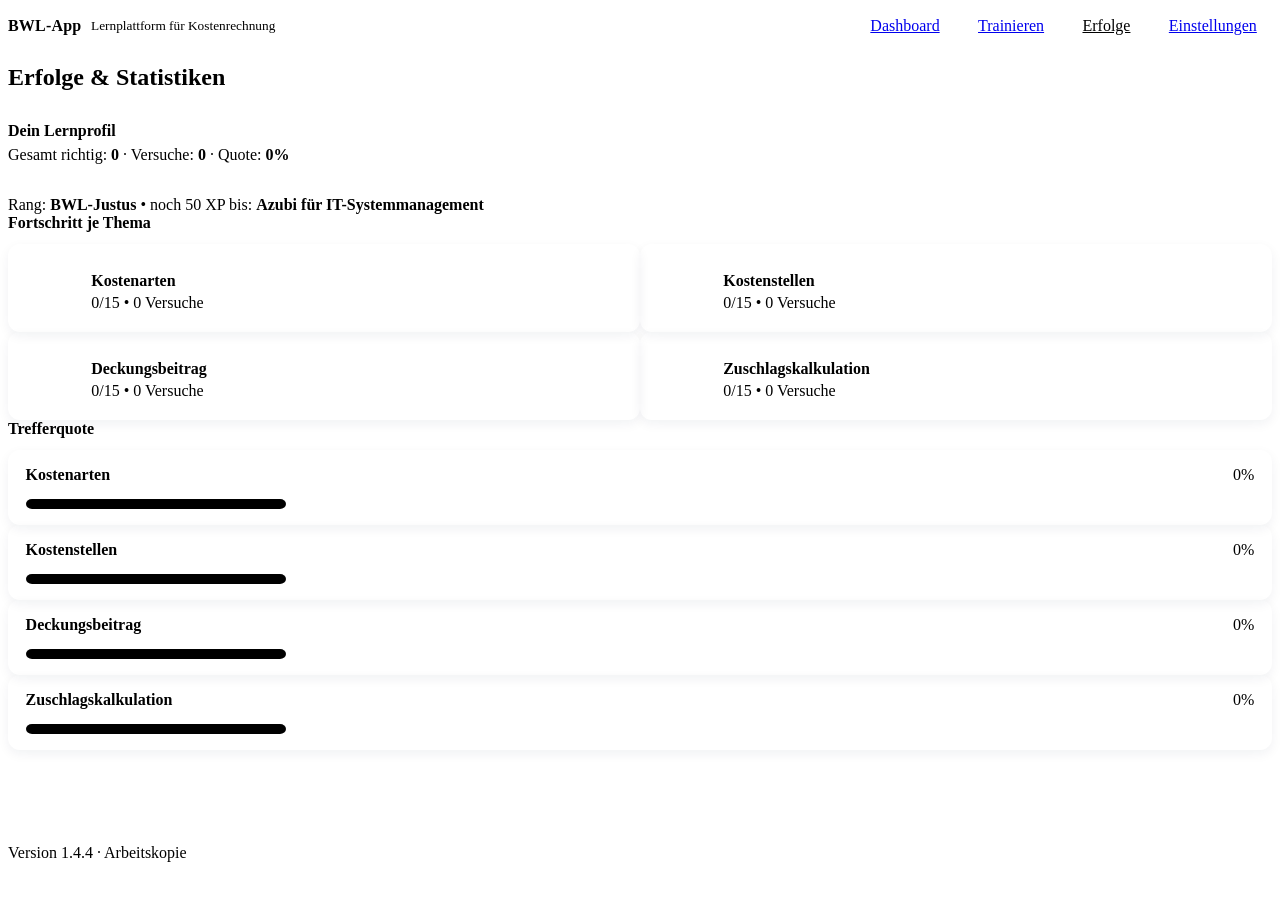
==== achievements.html @ d72f7c81 "Integrate BWL source improvements with portable repository documentation" ====
<!doctype html>
<html lang="de">
<head>
  <meta charset="utf-8">
  <meta name="viewport" content="width=device-width, initial-scale=1">
  <meta name="color-scheme" content="light dark">
  <title>BWL-App</title>
  <link rel="stylesheet" href="css/style.base.css">
  <link rel="stylesheet" href="css/style.layout.css">
  <link rel="stylesheet" href="css/style.components.css">
  <link rel="stylesheet" href="css/style.accessibility.css">
  <link rel="stylesheet" href="css/style.animations.css">
  <link rel="stylesheet" href="css/style.dashboard.css"><!-- optional je Seite -->
</head>
<body data-page="achievements">
  <header class="app">
    <div class="container">
      <div class="brand">
        <strong class="brand-title">BWL-App</strong>
        <small class="muted brand-sub">Lernplattform für Kostenrechnung</small>
      </div>
      <nav aria-label="Hauptnavigation">
        <ul class="nav">
          <li><a class="nav-link" href="dashboard.html">Dashboard</a></li>
          <li><a class="nav-link" href="train.html">Trainieren</a></li>
          <li><a class="nav-link" href="achievements.html">Erfolge</a></li>
          <li><a class="nav-link" href="settings.html">Einstellungen</a></li>
        </ul>
      </nav>
    </div>
  </header>

  <main class="container no-page-scroll">
    <section class="card card-fit">
      <h2>Erfolge & Statistiken</h2>

      <div id="achievements-graphs"></div>
    </section>
  </main>

  <footer class="footer">
    <div class="container">
      <p class="muted version-text">Version <span id="app-version">–</span></p>
    </div>
  </footer>

  <script defer src="js/topics.js"></script>
  <script defer src="js/progress.js"></script>
  <script defer src="js/app-shell.js"></script>
  <script defer src="js/quickstart.js"></script>
  <script defer src="js/app.js"></script>
</body>
</html>
---- css/style.layout.css ----
/* ==== LAYOUT: Container, Header, Nav, Grids, Seiten ===================== */

.container{ max-width:1280px; margin:0 auto; padding: calc(var(--space) * 1.25); }
main.container{ padding-top: var(--space-xl); padding-bottom: var(--space-xl); }

.app{ position:sticky; top:0; z-index:40; background:var(--surface); border-bottom:1px solid var(--line); }
.app .container{ display:flex; align-items:center; justify-content:space-between; gap:var(--space); flex-wrap:wrap; }
.brand{ display:flex; align-items:center; gap:.6rem; }
.brand strong{ font-weight:800; letter-spacing:.2px; }

/* Navigation */
.nav{ list-style:none; display:flex; gap:.5rem; padding:0; margin:0; flex-wrap:wrap; }
.nav-btn{
  appearance:none; cursor:pointer; font-weight:800;
  font-size: var(--fs-16);
  border:1px solid var(--line); background:var(--surface); color:var(--ink);
  padding:.55rem .95rem;
  transition: background .15s, box-shadow .18s, transform .06s, border-color .2s;
}
.nav-btn:hover{ background: var(--brand-soft); }
.nav-btn:active{ transform: translateY(1px); }
.nav-btn[aria-current="page"]{ background:var(--brand); color:var(--brand-ink); border-color:transparent; box-shadow:var(--shadow-sm); }

/* Grids & Cards Rahmen */
.grid{ display:grid; grid-template-columns: repeat(12, 1fr); gap: calc(var(--space-lg) * 1.35); }
.grid > *{ grid-column: span 12; }
@media (min-width: 900px){ .grid > *{ grid-column: span 6; } }

.card{
  grid-column: span 12;
  background:var(--surface);
  border:1px solid var(--line);
  border-radius: calc(var(--radius) + 2px);
  padding: calc(var(--space-xl) * 1.05);
  --space-inner: 1rem;
  box-shadow: var(--shadow);
  transition: transform .22s, box-shadow .3s;
}
.card:hover{ transform:none; box-shadow: var(--shadow); }
.card h3{ font-size: var(--fs-20); font-weight:600; margin:0 0 .35rem 0; }
.card .subtle, .card p.subtle{ color:var(--muted); font-size: var(--fs-16); margin:0 0 1rem 0; }
.card > * + *{ margin-top: var(--space-inner); }

/* Dashboard spacing */
.grid.spaced{ gap: calc(var(--space-lg) * 1.6); }
.grid.spaced.two-col{ grid-template-columns: repeat(2, minmax(0,1fr)); }
.grid.spaced.one-col{ grid-template-columns: 1fr; }

/* --- Training Layout ----------------------------------------------------- */
/* Donut & Bars helpers (CSP-safe templates) */
.donut-row{ display:grid; grid-template-columns:auto 1fr; gap:.6rem; align-items:center; }
.donut-wrap{ display:flex; align-items:center; justify-content:center; }
.donut-info{ display:grid; gap:.25rem; }
.title-strong{ font-weight:800; }
.bar-card{ display:grid; gap:.4rem; }
.bar-head{ display:flex; justify-content:space-between; align-items:center; }

.train-layout{
  display:grid;
  grid-template-columns:minmax(0,1fr) minmax(280px,340px);
  gap: calc(var(--space-lg) * 1.15);
  align-items:start;
}
@media (max-width:1024px){
  .train-layout{ grid-template-columns:1fr; }
  .sidebar{ order:-1; }
}
.sidebar{
  display:grid; gap:var(--space); align-content:start;
  background:transparent; border:0; box-shadow:none; padding:0;
}
/* Seite selbst nicht scrollen */
.no-page-scroll {
  min-height: calc(100vh - var(--header-h, 64px) - var(--footer-h, 52px));
  display: grid;
}

/* Karte füllt die Höhe, Inhalt scrollt intern */
.card-fit {
  display: grid;
  grid-template-rows: auto 1fr;
  min-height: calc(100vh - var(--header-h, 64px) - var(--footer-h, 52px) - 2rem);
}

.slim-scroll {
  overflow: auto;
  max-height: 40vh; /* bei Bedarf je Karte anpassen */
}

/* Train-Layout: Sidebar fix, Task scrollt intern */
.task-area .task-slot { overflow: auto; max-height: 50vh; }
.sidebar .mini-card.slim-scroll { max-height: 50vh; }

/* --- Fix: Task area sometimes not visible ------------------------------ */
/* Ensure the training card lays out a header (controls) and a content slot */
.task-area{ 
  display:grid; 
  grid-template-rows:auto 1fr; 
  gap: var(--space);
}

/* The slot that receives the generated exercise must have height */
.task-area .task-slot{
  display:block;
  min-height: 320px;              /* guarantees visible area */
  padding: .25rem 0;              /* breathing room without breaking layout */
  overflow:auto;                  /* scroll inside, not the page */
}

/* If engine hasn’t mounted content yet, show a subtle placeholder */
.task-area .task-slot:empty::before{
  content: "Keine Aufgabe verfügbar – wähle ein Thema und klicke Start.";
  color: var(--muted);
  font-size: var(--fs-16);
}

/* Prevent parent containers from collapsing in the train view */
.train-layout .card-fit{ 
  grid-template-rows:auto 1fr; 
  min-height: calc(100vh - var(--header-h, 64px) - var(--footer-h, 52px) - 2rem);
}

/* Slightly larger internal scroll height so long tasks fit */
.task-area .task-slot.slim-scroll{ max-height: 60vh; }
/* Integration: header, task, controls, calculator within the existing train layout. */
.task-area { grid-template-rows: auto minmax(320px, 1fr) auto auto; min-width: 0; }
.task-controls { flex-wrap: wrap; }
.grid.spaced > * { grid-column: auto; }
@media (max-width: 640px) { .grid.spaced.two-col { grid-template-columns: 1fr; } }
---- css/style.components.css ----
/* ==== COMPONENTS: Cards, Buttons, Forms, Tiles, Calc, Progress, Tooltips */

.card h2 + p, .card h3 + p{ margin-top:.35rem; }

/* Buttons */
.btn{
  appearance:none; cursor:pointer; font-weight:800; font-size: var(--fs-16);
  border:1px solid var(--line); background:var(--surface); color:var(--ink);
  border-radius:12px; padding:.75rem 1.1rem;
  transition: transform .06s, box-shadow .18s, background-color .12s, border-color .12s;
}
.btn.ghost{ background: transparent; color: var(--brand); border-color: var(--brand); }
.btn.ghost:hover{ background: var(--brand-soft); }
.btn.primary{ background:var(--brand); color:var(--brand-ink); border-color:transparent; box-shadow: var(--shadow-sm); }
.btn:hover{ box-shadow: 0 6px 16px rgba(10,37,64,.10); }
.btn-sm{ padding:.55rem .8rem; font-size:var(--fs-14); }
.btn-lg{ padding:.9rem 1.25rem; font-size:var(--fs-18); }
.btn.btn-xs{ padding:.35rem .6rem; font-size:12px; border-radius:8px; }
.btn.ghost.btn-xs{ color:var(--muted); border-color: var(--line); }
/* Toggle-sized button */
.btn.toggle{ padding:.3rem .55rem; font-size:12px; border-radius:999px; }
.btn:disabled, .btn[disabled]{ opacity:.55; cursor:not-allowed; filter:grayscale(.1); box-shadow:none; }

/* Active tab indication via aria-current */
nav [aria-current="page"],
.btn[aria-current="page"]{
  background: var(--brand-soft);
  border-color: color-mix(in oklab, var(--brand), white 35%);
  color: var(--brand);
}

/* Prüfen-Button reagiert auf Ergebnis (Animationen in style.animations.css) */
.btn.ok{
  background: color-mix(in oklab, var(--ok), white 18%);
  color: var(--brand-ink);
  border-color: transparent;
  box-shadow: 0 0 0 2px rgba(26,158,103,.18);
}
.btn.err{
  background: color-mix(in oklab, var(--err), white 14%);
  color: var(--brand-ink);
  border-color: transparent;
  box-shadow: 0 0 0 2px rgba(214,69,69,.18);
}

/* Actions-Reihen */
.card .actions, .task-controls{
  display:flex; gap:.6rem; align-items:center; margin-top:1rem;
}
.card .actions .btn.primary, .task-controls .btn.primary{ margin-left:auto; }

/* Formulare */
select, input{
  padding:.65rem .9rem; border-radius:10px; font-weight:700; font-size: var(--fs-16);
  border:1.5px solid var(--line-strong); background:var(--surface); color:var(--ink);
  transition: background-color .12s, border-color .12s, box-shadow .15s;
}
input.ok{ border-color: var(--ok) !important; background:#F3FCF7 !important; }
input.err{ border-color: var(--err) !important; background:#FFF2F1 !important; }

/* Dashboard CTA sizes */
#btn-quickstart, #btn-reco{ font-size: var(--fs-14); padding:.5rem .8rem; line-height: 1.2; }
#dashboard select{ font-size: var(--fs-14); padding:.45rem .7rem; }

/* Checklist */
.checklist{ list-style:none; padding:0; margin:0; display:grid; gap:.5rem; }
.checklist li{ margin:0; }
.checklist label{ display:flex; align-items:center; gap:.6rem; padding:.35rem .5rem; border:1px dashed var(--line); border-radius:10px; }
.checklist input[type="checkbox"]{ width:1.05rem; height:1.05rem; accent-color: var(--brand); }

/* Tiles */
.tile{
  display:flex; flex-direction:column; align-items:flex-start; gap:.25rem; cursor:pointer;
  padding:1.05rem 1.15rem; border:1px solid var(--line); border-radius:12px; background:var(--surface); box-shadow: var(--shadow-sm);
  transition: border-color .15s, background-color .15s, box-shadow .18s, transform .06s;
}
.tile .t{ font-weight:800; letter-spacing:.2px; }
.tile small{ font-size: var(--fs-14); color: var(--muted); }
.tile:hover{
  background: color-mix(in oklab, var(--brand-soft), white 60%);
  border-color: color-mix(in oklab, var(--brand), white 40%);
  box-shadow: var(--shadow);
}
.tile:active{ transform: translateY(1px); }
@media (min-width:1200px){ #topic-tiles > *{ grid-column: span 4; } }

/* Mini-Cards (Sidebar) */
.mini-card{
  background:var(--surface); border:1px solid var(--line); border-radius:12px;
  padding:1rem 1.1rem; box-shadow:0 4px 12px rgba(10,37,64,.06);
  transition: transform .18s, box-shadow .28s;
}
.mini-card > * + *{ margin-top:.55rem; }
.mini-card:hover{ transform: translateY(-1px); box-shadow: var(--shadow); }

/* Mini-card Icons */
.mini-card[data-icon]{ padding-left: calc(.8rem + 32px + .6rem); position:relative; }
.mini-card[data-icon]::before{
  content:""; position:absolute; left:.9rem; top:.9rem; width:24px; height:24px;
  background: currentColor; opacity:.9;
  -webkit-mask: var(--icon) no-repeat center / contain;
          mask: var(--icon) no-repeat center / contain;
}
.mini-card.icon-break-even{ --icon: url('../assets/icons/break-even.svg'); }
.mini-card.icon-bab{ --icon: url('../assets/icons/bab.svg'); }
.mini-card.icon-kostenarten{ --icon: url('../assets/icons/kostenarten.svg'); }
.mini-card.icon-abgrenzung{ --icon: url('../assets/icons/abgrenzung.svg'); }
.mini-card.icon-kostenstellen{ --icon: url('../assets/icons/kostenstellen.svg'); }
.mini-card.icon-stufenleiter{ --icon: url('../assets/icons/stufenleiter.svg'); }
.mini-card.icon-deckungsbeitrag{ --icon: url('../assets/icons/deckungsbeitrag.svg'); }
.mini-card.icon-aequivalenz{ --icon: url('../assets/icons/aequivalenz.svg'); }
.mini-card.icon-zuschlag{ --icon: url('../assets/icons/zuschlag.svg'); }
.mini-card.icon-prozesskosten{ --icon: url('../assets/icons/prozesskosten.svg'); }
.mini-card.icon-kennzahlen{ --icon: url('../assets/icons/kennzahlen.svg'); }
.mini-card.icon-investition{ --icon: url('../assets/icons/investition.svg'); }
.mini-card.icon-lager{ --icon: url('../assets/icons/lager.svg'); }

/* Calculator */
#calc-panel{ border:1px solid var(--line); border-radius:12px; }
#calc-panel .calc-output{
  width:100%; font-weight:800; font-size: var(--fs-18);
  padding:.65rem .75rem; border:1.5px solid var(--line-strong); border-radius:10px;
  background:var(--surface); color:var(--ink);
}
.calc-card{ margin-top:.6rem; padding:1rem; }
.calc-header{ display:flex; align-items:center; justify-content:space-between; gap:.6rem; flex-wrap:wrap; }
.calc-body{ margin-top:.6rem; }
.calc-hint{ display:block; margin-top:.35rem; }

/* Progress */
.progress{ display:grid; gap:.35rem; }
.progress .row{ display:flex; align-items:center; gap:.6rem; }
.progress .label, .progress .value{ color:var(--muted); font-size:var(--fs-14); }
.progress .value{ margin-left:auto; }
.progress .track{
  width:100%; height:10px; border-radius:999px;
  background:var(--bar-bg); border:1px solid var(--line);
  overflow:hidden; position:relative;
}
.progress .fill{ height:100%; width:0%; background:var(--bar); border-radius:999px; transition: width .25s ease; }
/* Legacy alias */
.bar{ width:100%; height:10px; background:var(--bar-bg); border:1px solid var(--line); border-radius:999px; overflow:hidden; }
.bar > .fill{ height:100%; width:0%; background:var(--bar); transition: width .25s ease; border-radius:999px; }

/* Width utilities (CSP-safe) */
[class^="w-"], [class*=" w-"]{ max-width:100%; }
.w-0{width:0%} .w-1{width:1%} .w-2{width:2%} .w-3{width:3%} .w-4{width:4%} .w-5{width:5%}
.w-6{width:6%} .w-7{width:7%} .w-8{width:8%} .w-9{width:9%} .w-10{width:10%}
.w-11{width:11%} .w-12{width:12%} .w-13{width:13%} .w-14{width:14%} .w-15{width:15%}
.w-16{width:16%} .w-17{width:17%} .w-18{width:18%} .w-19{width:19%} .w-20{width:20%}
.w-21{width:21%} .w-22{width:22%} .w-23{width:23%} .w-24{width:24%} .w-25{width:25%}
.w-26{width:26%} .w-27{width:27%} .w-28{width:28%} .w-29{width:29%} .w-30{width:30%}
.w-31{width:31%} .w-32{width:32%} .w-33{width:33%} .w-34{width:34%} .w-35{width:35%}
.w-36{width:36%} .w-37{width:37%} .w-38{width:38%} .w-39{width:39%} .w-40{width:40%}
.w-41{width:41%} .w-42{width:42%} .w-43{width:43%} .w-44{width:44%} .w-45{width:45%}
.w-46{width:46%} .w-47{width:47%} .w-48{width:48%} .w-49{width:49%} .w-50{width:50%}
.w-51{width:51%} .w-52{width:52%} .w-53{width:53%} .w-54{width:54%} .w-55{width:55%}
.w-56{width:56%} .w-57{width:57%} .w-58{width:58%} .w-59{width:59%} .w-60{width:60%}
.w-61{width:61%} .w-62{width:62%} .w-63{width:63%} .w-64{width:64%} .w-65{width:65%}
.w-66{width:66%} .w-67{width:67%} .w-68{width:68%} .w-69{width:69%} .w-70{width:70%}
.w-71{width:71%} .w-72{width:72%} .w-73{width:73%} .w-74{width:74%} .w-75{width:75%}
.w-76{width:76%} .w-77{width:77%} .w-78{width:78%} .w-79{width:79%} .w-80{width:80%}
.w-81{width:81%} .w-82{width:82%} .w-83{width:83%} .w-84{width:84%} .w-85{width:85%}
.w-86{width:86%} .w-87{width:87%} .w-88{width:88%} .w-89{width:89%} .w-90{width:90%}
.w-91{width:91%} .w-92{width:92%} .w-93{width:93%} .w-94{width:94%} .w-95{width:95%}
.w-96{width:96%} .w-97{width:97%} .w-98{width:98%} .w-99{width:99%} .w-100{width:100%}

/* Tooltips (CSP-safe) */
[data-tip]{ position:relative; }
[data-tip]::after{
  content: attr(data-tip);
  position:absolute; left:50%; transform:translateX(-50%) translateY(-6px);
  bottom:calc(100% + 8px); max-width:280px; width:max-content;
  padding:.35rem .55rem; font-size:.8rem; line-height:1.2; font-weight:600;
  color:var(--ink); background:var(--surface);
  border:1px solid var(--line); border-radius:8px; box-shadow:var(--shadow-sm);
  opacity:0; pointer-events:none; transition:opacity .12s, transform .12s; z-index:60; white-space:normal;
}
[data-tip]::before{
  content:""; position:absolute; left:50%; transform:translateX(-50%) rotate(45deg);
  bottom:calc(100% + 4px); width:10px; height:10px; background:var(--surface);
  border-left:1px solid var(--line); border-top:1px solid var(--line); opacity:0; transition:opacity .12s; z-index:61;
}
[data-tip]:hover::after,[data-tip]:focus-visible::after{ opacity:1; transform:translateX(-50%) translateY(0); }
[data-tip]:hover::before,[data-tip]:focus-visible::before{ opacity:1; }

/* Error Overlay (CSP-safe) */
.err-overlay{
  position: fixed; right: 12px; bottom: 12px; z-index: 99999;
  max-width: 420px; background: var(--surface); border:1px solid var(--line);
  border-radius: 10px; box-shadow: var(--shadow-lg);
  padding: 10px 12px; font-size: 12px; color: var(--ink);
}
.err-head{ display:flex; align-items:center; justify-content:space-between; gap:8px; }
.err-title{ font-weight:700; }
.err-stats{ opacity:.7; }
.err-list{ margin:6px 0 0; padding-left:18px; }
.err-actions{ display:flex; gap:8px; justify-content:flex-end; margin-top:8px; }

/* ==== Engine.js Tooltips (CSP-safe, global) ================================= */
#bwl-tip.bwl-tip{
  position: fixed;
  z-index: 9999;
  max-width: 28rem;
  pointer-events: none;
  padding: .45rem .6rem;
  border: 1px solid var(--line);
  border-radius: 8px;
  background: var(--surface);
  box-shadow: var(--shadow);
  font-size: var(--fs-14);
  color: var(--text);
  display: none; /* visibility controlled via .is-visible */
}
#bwl-tip.is-visible{ display:block; }
@media (prefers-reduced-motion: reduce){
  #bwl-tip{ transition: none !important; }
}

/* ==== Buttons: focus/active clarity & subtle visited-state =================== */
.btn:focus-visible{ outline: 3px solid color-mix(in oklab, var(--brand), white 60%); outline-offset: 2px; }
.btn:active{ transform: translateY(1px); }

/* When a check happened, keep button colored to match result (class applied in JS) */
.btn.ok.persist, .btn.err.persist{ filter: saturate(1.05); box-shadow: 0 0 0 3px color-mix(in oklab, var(--ink), transparent 90%); }

/* ==== Cards spacing tweaks (more breathing room inside cards) ================ */
.card > * + *{ margin-top: .75rem; }
.card .actions{ margin-top: 1rem; }

/* ==== Calculator hint pulse for empty enter (paired with .hint class) ======== */
input.hint{ animation: pulseGrey .16s ease-out; }

/* ==== Progress bars: keep a pleasant blue and smooth anim ==================== */
.progress .track{ background: var(--bar-bg, #EEF2F7); }
.progress .fill{ background: var(--bar, #5B9BFF); transition: width .25s ease; }

/* ==== Compact cards & tables for training tasks ============================ */
.card.compact{ font-size: var(--fs-14); line-height: 1.35; }

/* Base table (safe if not defined elsewhere) */
.bab-table{ width:100%; border-collapse:separate; border-spacing:0; }
.bab-table th, .bab-table td{ padding:.55rem .65rem; border-bottom:1px solid var(--line); vertical-align:middle; }
.bab-table th{ text-align:left; font-weight:800; }

/* Compact variant (smaller paddings for dense layouts) */
.bab-table.compact th, .bab-table.compact td{ padding:.4rem .5rem; }

/* Inputs inside tables stay readable but small */
.bab-table input{ width:10ch; max-width:100%; font-size:inherit; padding:.45rem .55rem; border-radius:8px; }

/* Inline info button ("i") used in tasks */
.info-btn{
  display:inline-grid; place-items:center; width:18px; height:18px;
  border:1px solid var(--line); border-radius:999px; font-size:11px; font-weight:800;
  color: var(--muted); background: var(--surface); cursor:help; margin-left:.35rem;
}
.info-btn:hover, .info-btn:focus-visible{ color: var(--brand); border-color: color-mix(in oklab, var(--brand), white 40%); }
/* Connections required by the merged templates; retain D's visual tokens. */
.task-fields { display: grid; gap: .6rem; }
.calc-table { width: 100%; border-collapse: separate; border-spacing: .5rem .4rem; }
.calc-table th { text-align: left; }
.bar > i { display: block; height: 100%; background: var(--bar); }
.nav-link { display: inline-block; padding: .55rem .95rem; border: 1px solid var(--line); border-radius: 10px; }
select.ok { border-color: var(--ok); }
select.err { border-color: var(--err); }
.btn[aria-disabled="true"] { opacity: .55; cursor: default; }
[hidden] { display: none !important; }
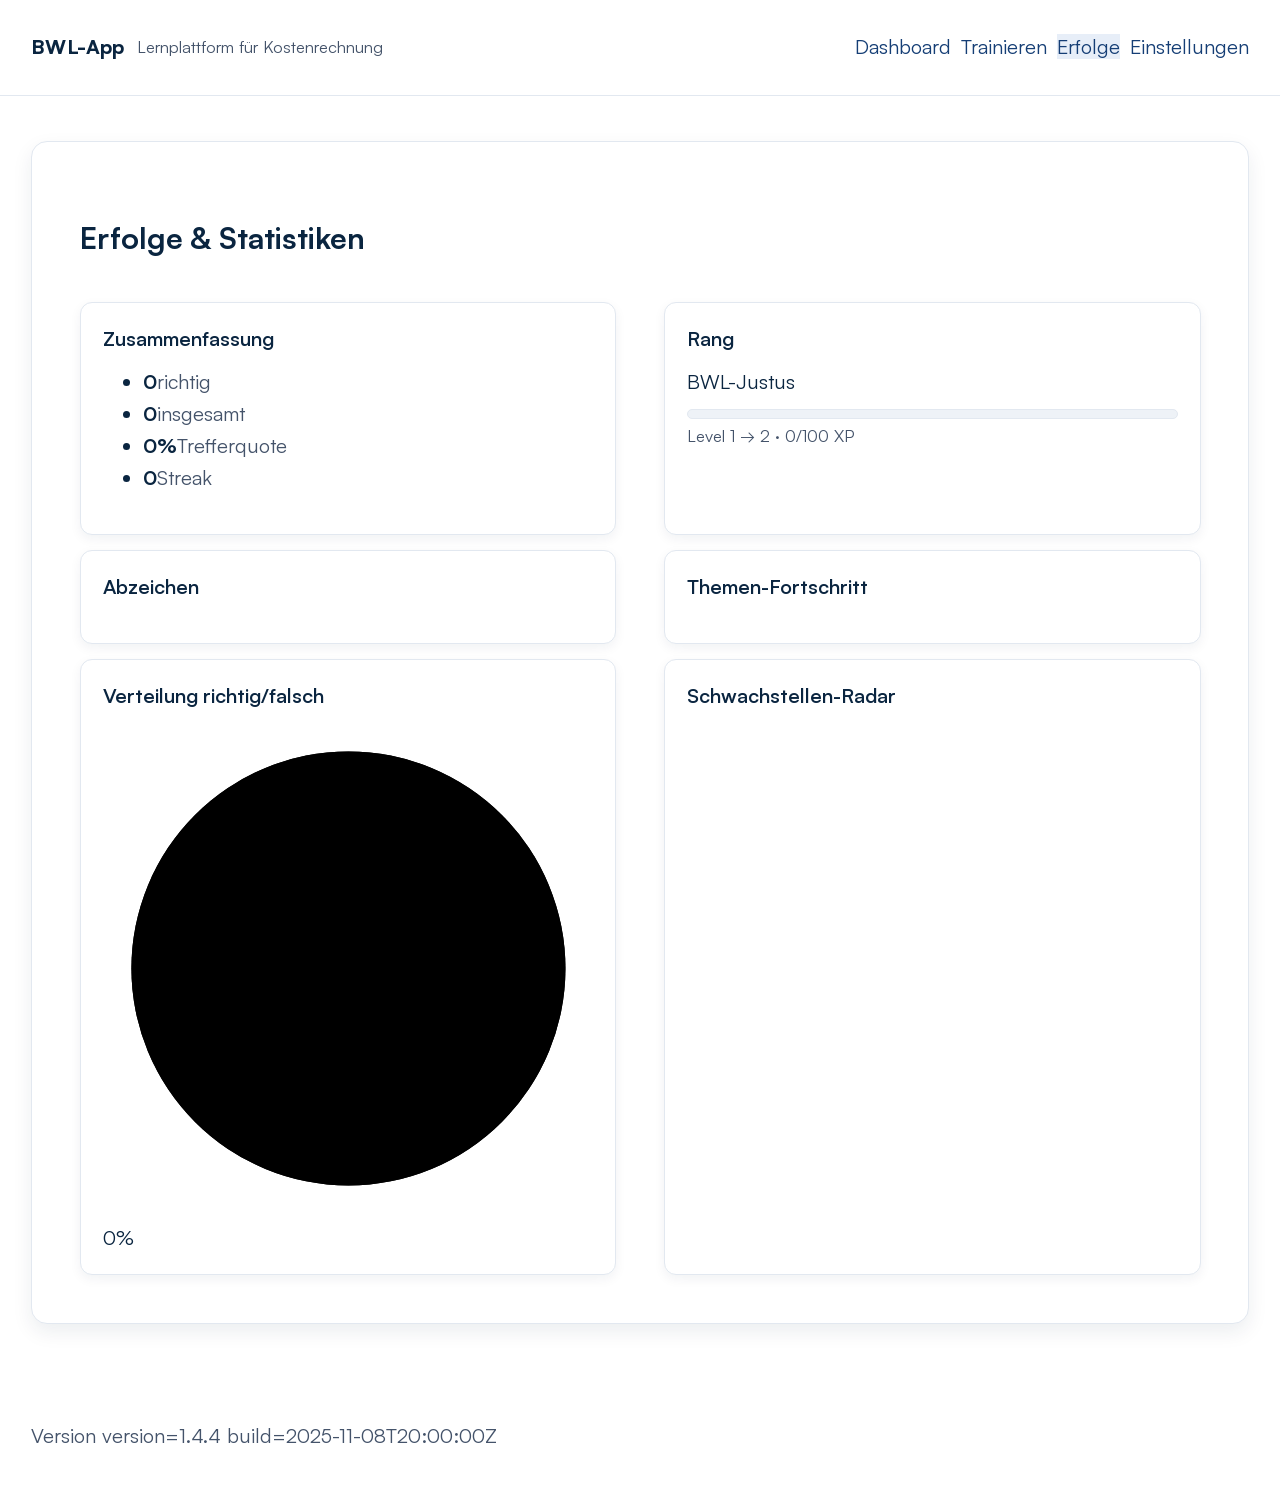
==== commit d1bb8219: "Preserve selected BWL 1.4.4 reference sources" ====
--- a/achievements.html
+++ b/achievements.html
@@ -12,7 +12,7 @@
   <link rel="stylesheet" href="css/style.animations.css">
   <link rel="stylesheet" href="css/style.dashboard.css"><!-- optional je Seite -->
 </head>
-<body data-page="achievements">
+<body data-page="achievements"><!-- je Seite anpassen: dashboard|train|achievements|settings -->
   <header class="app">
     <div class="container">
       <div class="brand">
@@ -34,7 +34,58 @@
     <section class="card card-fit">
       <h2>Erfolge & Statistiken</h2>
 
-      <div id="achievements-graphs"></div>
+      <div class="grid grid-2 clamp-gap">
+        <div class="mini-card" id="ach-summary">
+          <h3>Zusammenfassung</h3>
+          <ul class="metrics">
+            <li><strong id="ach-correct">0</strong><span class="muted">richtig</span></li>
+            <li><strong id="ach-total">0</strong><span class="muted">insgesamt</span></li>
+            <li><strong id="ach-accuracy">0%</strong><span class="muted">Trefferquote</span></li>
+            <li><strong id="ach-streak">0</strong><span class="muted">Streak</span></li>
+          </ul>
+        </div>
+
+        <div class="mini-card" id="ach-rank">
+          <h3>Rang</h3>
+          <div class="rank-row">
+            <span id="ach-rank-badge" class="badge pill">BWL-Justus</span>
+          </div>
+          <div class="level">
+            <div class="bar"><i id="ach-rank-fill"></i></div>
+            <small id="ach-rank-label" class="muted">Level 1 → 2 · 0/100 XP</small>
+          </div>
+        </div>
+      </div>
+
+      <div class="grid grid-2 clamp-gap">
+        <div class="mini-card slim-scroll">
+          <h3>Abzeichen</h3>
+          <ul id="ach-list" class="badge-list"></ul>
+        </div>
+
+        <div class="mini-card">
+          <h3>Themen-Fortschritt</h3>
+          <ul id="ach-topic-bars" class="prog-list"></ul>
+        </div>
+      </div>
+
+      <div class="grid grid-2 clamp-gap">
+        <div class="mini-card">
+          <h3>Verteilung richtig/falsch</h3>
+          <div class="donut" id="ach-overall-donut" role="img" aria-label="Richtig/Falsch Verteilung">
+            <svg viewBox="0 0 36 36" class="donut-svg" aria-hidden="true">
+              <circle class="donut-track" cx="18" cy="18" r="15.9155"></circle>
+              <circle class="donut-fill ok" id="ach-overall-ok" cx="18" cy="18" r="15.9155" stroke-dasharray="0 100"></circle>
+            </svg>
+            <span id="ach-overall-label" class="donut-label">0%</span>
+          </div>
+        </div>
+
+        <div class="mini-card">
+          <h3>Schwachstellen-Radar</h3>
+          <div id="ach-radar" class="chart-box" aria-label="Radar Schwächen"></div>
+        </div>
+      </div>
     </section>
   </main>
 
@@ -44,10 +95,8 @@
     </div>
   </footer>
 
-  <script defer src="js/topics.js"></script>
   <script defer src="js/progress.js"></script>
   <script defer src="js/app-shell.js"></script>
-  <script defer src="js/quickstart.js"></script>
-  <script defer src="js/app.js"></script>
+  <!-- seiten-spezifische Scripts kommen DANACH -->
 </body>
-</html>
+</html>
--- a/css/style.base.css
+++ b/css/style.base.css
@@ -0,0 +1,113 @@
+/* ==== BASE: Tokens, Reset, Typo, Dark-Mode ============================== */
+
+/* Font (falls vorhanden) */
+@font-face{
+  font-family:"Satoshi";
+  src:url("../assets/fonts/Satoshi-Variable.woff2") format("woff2");
+  font-weight:300 900; font-style:normal; font-display:swap;
+}
+
+/* Light Tokens */
+:root{
+  --bg:#FFFFFF;
+  --ink:#0A2540;
+  --muted:#44536A;
+  --surface:#FFFFFF;
+  --line:#E2E8F0;
+  --line-strong:#CAD5E1;
+
+  --brand:#153E75;
+  --brand-ink:#FFFFFF;
+  --brand-soft:#E7EEF8;
+
+  --ok:#1A9E67;
+  --err:#E36666;
+  --bar:#0F766E;
+  --bar-bg:#EEF2F7;
+
+  --font:"Satoshi", Inter, ui-sans-serif, system-ui, -apple-system, "Segoe UI", Roboto, Helvetica, Arial, "Apple Color Emoji","Segoe UI Emoji";
+  --fz-base: clamp(18px, 1.7vw, 20px);
+  --lh:1.6;
+
+  --fs-14:14px; --fs-16:16px; --fs-18:18px; --fs-20:20px;
+
+  --radius-s:10px; --radius:14px; --radius-l:18px;
+  --space:1.25rem; --space-lg:1.75rem; --space-xl:2.25rem;
+
+  --shadow-sm:0 2px 6px rgba(10,37,64,.05);
+  --shadow:   0 8px 20px rgba(10,37,64,.08);
+  --shadow-lg:0 14px 32px rgba(10,37,64,.12);
+}
+
+/* Dark Tokens */
+body[data-theme="dark"]{
+  --bg:#0b1220;
+  --ink:#E8EEF7;
+  --muted:#A7B2C6;
+  --surface:#0f1625;
+  --line:#233146;
+  --line-strong:#2E3D55;
+
+  --brand:#6CA0FF;
+  --brand-ink:#0b1220;
+  --brand-soft:#14203a;
+
+  --ok:#2AC38A;
+  --err:#FF6B6B;
+  --bar:#5BD0C5;
+  --bar-bg:#1a2436;
+
+  --shadow-sm:0 2px 10px rgba(0,0,0,.35);
+  --shadow:   0 10px 28px rgba(0,0,0,.40);
+  --shadow-lg:0 18px 46px rgba(0,0,0,.50);
+}
+
+/* Global */
+*{ box-sizing:border-box; }
+html{ font-size:var(--fz-base); }
+@media (max-width:640px){ html{ font-size: clamp(16px, 4.2vw, 18px); } }
+:root{ color-scheme: light dark; }
+
+body{
+  margin:0; font-family:var(--font); line-height:var(--lh);
+  color:var(--ink); background:var(--bg);
+  transition: background-color .25s ease, color .25s ease;
+  -webkit-font-smoothing:antialiased;
+}
+img{ max-width:100%; height:auto; }
+a{ color:var(--brand); text-decoration:none; }
+a:hover{ text-decoration:underline; }
+/* Accessible focus state */
+:focus{ outline:none; }
+:focus-visible{
+  outline: 2px solid color-mix(in oklab, var(--brand), #000 15%);
+  outline-offset: 3px;
+  border-radius: 6px;
+}
+.muted{ color:var(--muted); }
+.meta{ color:var(--muted); font-size:var(--fs-14); line-height:1.5; }
+.hidden{ display:none !important; }
+/* Screen-reader only utility */
+.sr-only{
+  position:absolute !important;
+  width:1px; height:1px; padding:0; margin:-1px; overflow:hidden; clip:rect(0,0,0,0);
+  white-space:nowrap; border:0;
+}
+
+/* CSP toggle utility used by engine.js */
+.is-hidden{ display:none !important; }
+
+/* Alias for components that might reference --text */
+:root{ --text: var(--ink); }
+
+/* Version-Badge (CSP-safe) */
+.version-top{
+  position: fixed; top: 4px; right: 8px; font-size: 11px;
+  opacity: .6; pointer-events: none; z-index: 999; color: var(--muted);
+}
+/* Reduced motion preference */
+@media (prefers-reduced-motion: reduce){
+  *{ animation-duration: .001ms !important; animation-iteration-count: 1 !important; transition-duration: .001ms !important; scroll-behavior: auto !important; }
+}
+/* Utility */
+.mt-6{ margin-top:.6rem; }
--- a/css/style.layout.css
+++ b/css/style.layout.css
@@ -89,41 +89,4 @@
 
 /* Train-Layout: Sidebar fix, Task scrollt intern */
 .task-area .task-slot { overflow: auto; max-height: 50vh; }
-.sidebar .mini-card.slim-scroll { max-height: 50vh; }
-
-/* --- Fix: Task area sometimes not visible ------------------------------ */
-/* Ensure the training card lays out a header (controls) and a content slot */
-.task-area{ 
-  display:grid; 
-  grid-template-rows:auto 1fr; 
-  gap: var(--space);
-}
-
-/* The slot that receives the generated exercise must have height */
-.task-area .task-slot{
-  display:block;
-  min-height: 320px;              /* guarantees visible area */
-  padding: .25rem 0;              /* breathing room without breaking layout */
-  overflow:auto;                  /* scroll inside, not the page */
-}
-
-/* If engine hasn’t mounted content yet, show a subtle placeholder */
-.task-area .task-slot:empty::before{
-  content: "Keine Aufgabe verfügbar – wähle ein Thema und klicke Start.";
-  color: var(--muted);
-  font-size: var(--fs-16);
-}
-
-/* Prevent parent containers from collapsing in the train view */
-.train-layout .card-fit{ 
-  grid-template-rows:auto 1fr; 
-  min-height: calc(100vh - var(--header-h, 64px) - var(--footer-h, 52px) - 2rem);
-}
-
-/* Slightly larger internal scroll height so long tasks fit */
-.task-area .task-slot.slim-scroll{ max-height: 60vh; }
-/* Integration: header, task, controls, calculator within the existing train layout. */
-.task-area { grid-template-rows: auto minmax(320px, 1fr) auto auto; min-width: 0; }
-.task-controls { flex-wrap: wrap; }
-.grid.spaced > * { grid-column: auto; }
-@media (max-width: 640px) { .grid.spaced.two-col { grid-template-columns: 1fr; } }
+.sidebar .mini-card.slim-scroll { max-height: 50vh; }
--- a/css/style.components.css
+++ b/css/style.components.css
@@ -255,14 +255,4 @@
   border:1px solid var(--line); border-radius:999px; font-size:11px; font-weight:800;
   color: var(--muted); background: var(--surface); cursor:help; margin-left:.35rem;
 }
-.info-btn:hover, .info-btn:focus-visible{ color: var(--brand); border-color: color-mix(in oklab, var(--brand), white 40%); }
-/* Connections required by the merged templates; retain D's visual tokens. */
-.task-fields { display: grid; gap: .6rem; }
-.calc-table { width: 100%; border-collapse: separate; border-spacing: .5rem .4rem; }
-.calc-table th { text-align: left; }
-.bar > i { display: block; height: 100%; background: var(--bar); }
-.nav-link { display: inline-block; padding: .55rem .95rem; border: 1px solid var(--line); border-radius: 10px; }
-select.ok { border-color: var(--ok); }
-select.err { border-color: var(--err); }
-.btn[aria-disabled="true"] { opacity: .55; cursor: default; }
-[hidden] { display: none !important; }
+.info-btn:hover, .info-btn:focus-visible{ color: var(--brand); border-color: color-mix(in oklab, var(--brand), white 40%); }
--- a/css/style.accessibility.css
+++ b/css/style.accessibility.css
@@ -0,0 +1,32 @@
+/* ==== ACCESSIBILITY: SR-only, Focus, Live-Region ======================== */
+
+[aria-live] {
+  position: absolute; left: -9999px; width: 1px; height: 1px; overflow: hidden;
+}
+.sr-only {
+  position: absolute !important; width: 1px !important; height: 1px !important;
+  padding: 0 !important; margin: -1px !important; overflow: hidden !important;
+  clip: rect(0,0,0,0) !important; border: 0 !important;
+}
+:where(button, .btn, input, select, a):focus-visible{
+  outline: 2px solid color-mix(in oklab, var(--brand), white 25%);
+  outline-offset: 2px;
+}
+:focus-visible {
+  outline: 3px solid color-mix(in oklab, var(--brand), white 20%);
+  outline-offset: 3px; border-radius: 6px; transition: outline-color .15s ease;
+}
+/* SR-Statusfarben */
+[role="status"].ok { color: var(--ok); }
+[role="status"].err { color: var(--err); }
+
+/* Dark mode component tweaks */
+body[data-theme="dark"] .card,
+body[data-theme="dark"] .mini-card{
+  background:var(--surface); border-color:var(--line-strong); box-shadow: var(--shadow);
+}
+body[data-theme="dark"] .card:hover{ box-shadow: var(--shadow-lg); }
+body[data-theme="dark"] .progress .bar{ border-color: var(--line-strong); }
+body[data-theme="dark"] .btn.primary{ box-shadow: 0 6px 16px rgba(108,160,255,.25); }
+body[data-theme="dark"] #calc-panel{ border-color: var(--line-strong); }
+body[data-theme="dark"] #calc-panel .calc-output{ background:var(--surface); color:var(--ink); border-color:var(--line-strong); }
--- a/css/style.animations.css
+++ b/css/style.animations.css
@@ -0,0 +1,11 @@
+/* ==== ANIMATIONS: Feedback & Pulse ===================================== */
+@keyframes flashOk{ from{ box-shadow:0 0 0 0 rgba(26,158,103,0);} to{ box-shadow:0 0 0 6px rgba(26,158,103,.18);} }
+@keyframes flashErr{ from{ box-shadow:0 0 0 0 rgba(214,69,69,0);} to{ box-shadow:0 0 0 6px rgba(214,69,69,.18);} }
+input.ok{ animation: flashOk .15s ease-out; }
+input.err{ animation: flashErr .15s ease-out; }
+.btn.ok{ animation: flashOk .15s ease-out; }
+.btn.err{ animation: flashErr .15s ease-out; }
+
+/* Pulse-Grau (leere Eingaben) */
+@keyframes pulseGrey{ from{ box-shadow:0 0 0 0 rgba(120,130,140,0);} to{ box-shadow:0 0 0 6px rgba(120,130,140,.20);} }
+input.hint{ animation: pulseGrey .16s ease-out; }
--- a/css/style.dashboard.css
+++ b/css/style.dashboard.css
@@ -0,0 +1,58 @@
+/* ==== DASHBOARD: Only-Dashboard, Donut-Sizes, Minor sizes ============== */
+
+.only-dashboard{ display:none; }
+.view[data-view="dashboard"].active .only-dashboard{ display:block; }
+
+/* Donut size utils */
+.donut-xs{ width:56px; height:56px; }
+.donut-xs .donut-svg{ width:56px; height:56px; }
+.donut-sm{ width:64px; height:64px; }
+.donut-sm .donut-svg{ width:64px; height:64px; }
+
+.view[data-view="dashboard"].active{
+  display:grid;
+  grid-template-columns:repeat(auto-fit, minmax(320px, 1fr));
+  gap:2rem;
+  align-items:start;
+  padding:2rem;
+}
+
+.dashboard-card{
+  background:var(--card-bg);
+  border:1px solid var(--card-border);
+  border-radius:12px;
+  box-shadow:0 1px 4px rgba(0,0,0,0.06);
+  padding:1.5rem 1.8rem;
+  transition:transform .2s ease, box-shadow .2s ease;
+}
+.dashboard-card:hover{
+  transform:translateY(-2px);
+  box-shadow:0 3px 8px rgba(0,0,0,0.1);
+}
+
+@keyframes fadeInUp{
+  from{opacity:0; transform:translateY(12px);} to{opacity:1; transform:translateY(0);}
+}
+.view[data-view="dashboard"].active .dashboard-card{
+  animation:fadeInUp .4s ease both;
+}
+
+.humor-banner{
+  grid-column:1 / -1;
+  background:linear-gradient(90deg, var(--accent), var(--accent-soft));
+  color:var(--text-on-accent);
+  border-radius:12px;
+  padding:1.2rem 1.6rem;
+  font-size:1.1rem;
+  font-weight:500;
+  text-align:center;
+  box-shadow:0 2px 6px rgba(0,0,0,0.15);
+}
+
+.release-notes{
+  grid-column:1 / -1;
+  font-size:0.85rem;
+  color:var(--text-muted);
+  text-align:right;
+  margin-top:-1rem;
+}
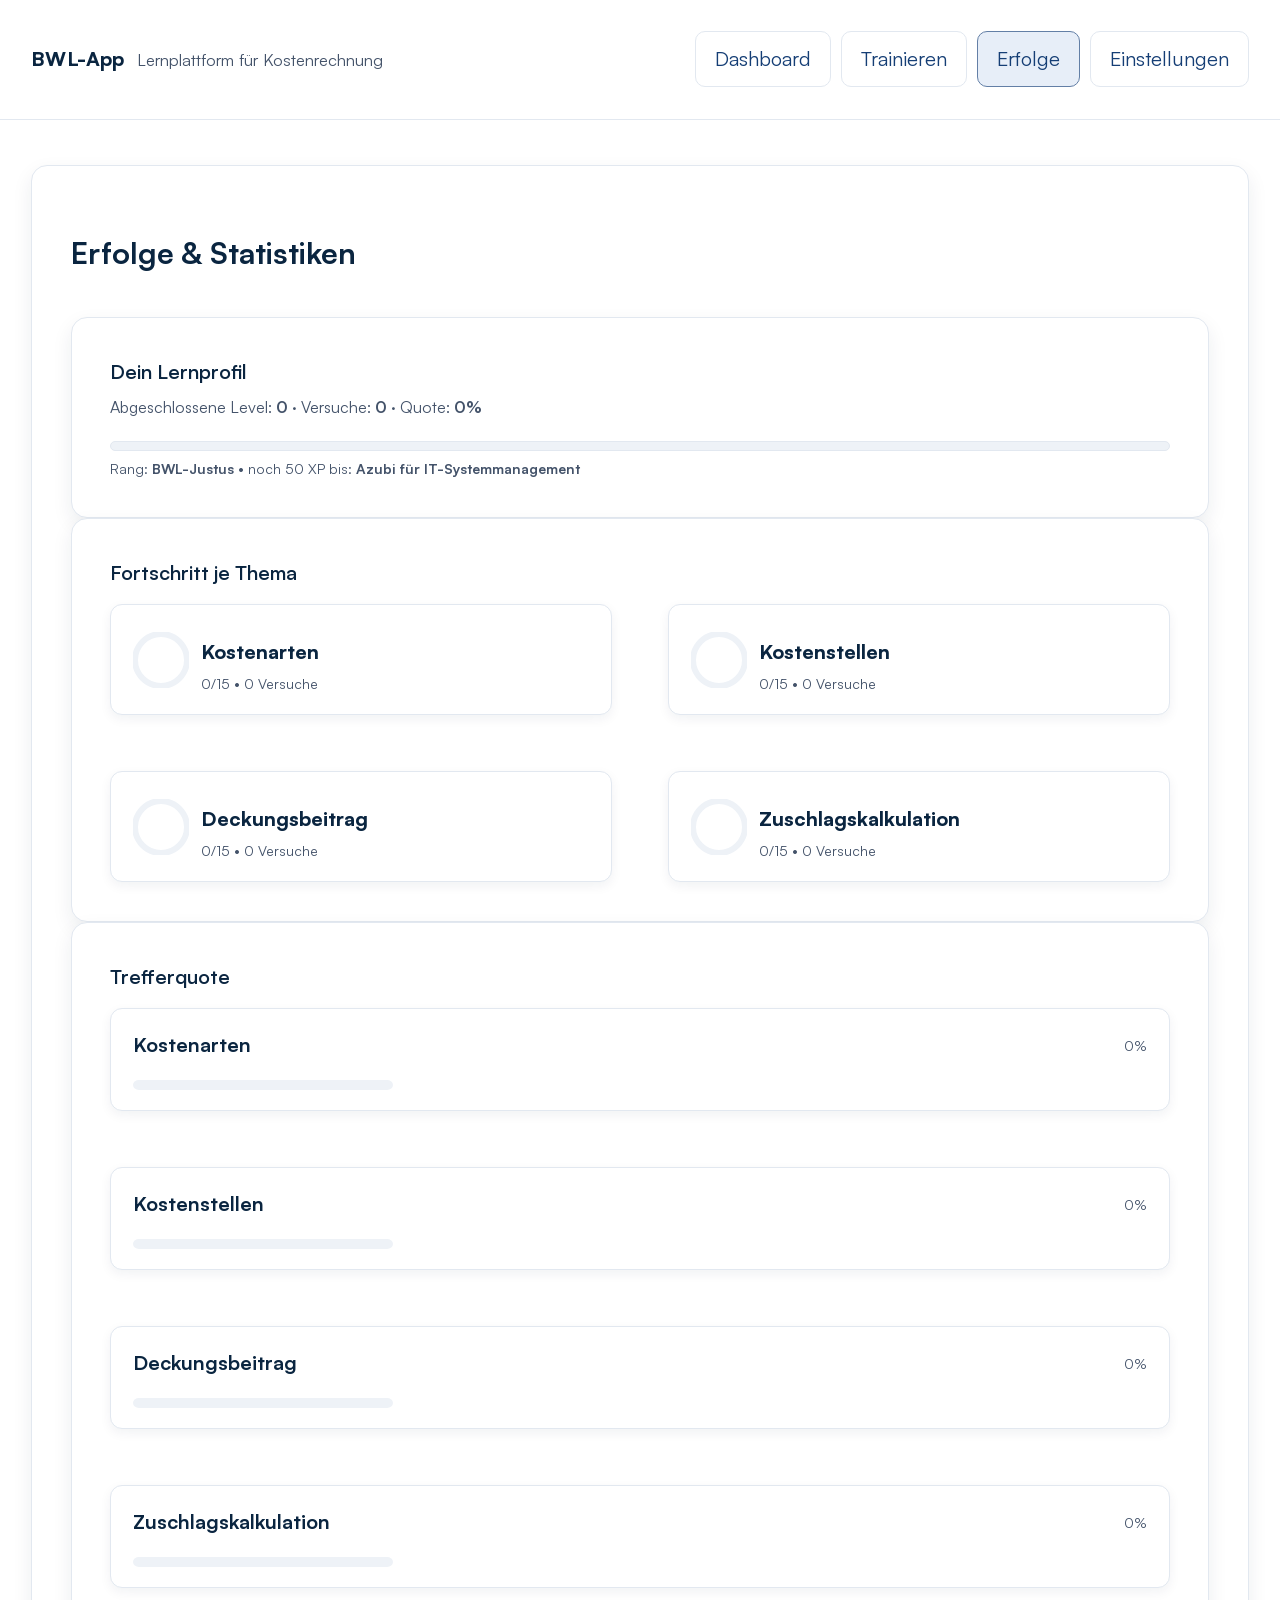
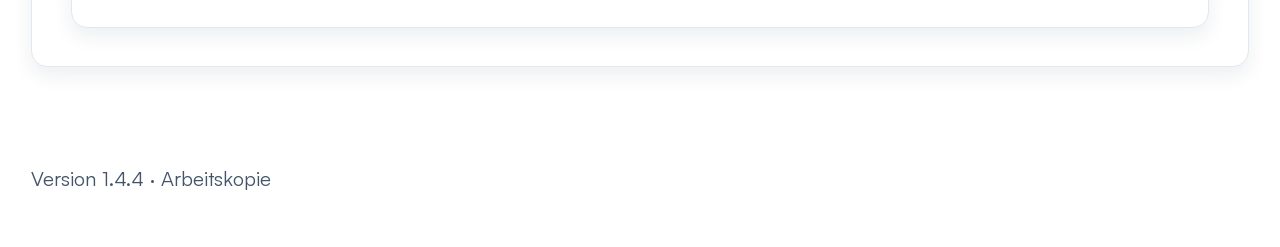
==== commit 980c0c75: "Fix locally reproduced training, progress and responsive layout defects" ====
--- a/achievements.html
+++ b/achievements.html
@@ -5,6 +5,7 @@
   <meta name="viewport" content="width=device-width, initial-scale=1">
   <meta name="color-scheme" content="light dark">
   <title>BWL-App</title>
+  <link rel="icon" href="assets/icon.svg" type="image/svg+xml">
   <link rel="stylesheet" href="css/style.base.css">
   <link rel="stylesheet" href="css/style.layout.css">
   <link rel="stylesheet" href="css/style.components.css">
@@ -12,7 +13,7 @@
   <link rel="stylesheet" href="css/style.animations.css">
   <link rel="stylesheet" href="css/style.dashboard.css"><!-- optional je Seite -->
 </head>
-<body data-page="achievements"><!-- je Seite anpassen: dashboard|train|achievements|settings -->
+<body data-page="achievements">
   <header class="app">
     <div class="container">
       <div class="brand">
@@ -34,58 +35,7 @@
     <section class="card card-fit">
       <h2>Erfolge & Statistiken</h2>
 
-      <div class="grid grid-2 clamp-gap">
-        <div class="mini-card" id="ach-summary">
-          <h3>Zusammenfassung</h3>
-          <ul class="metrics">
-            <li><strong id="ach-correct">0</strong><span class="muted">richtig</span></li>
-            <li><strong id="ach-total">0</strong><span class="muted">insgesamt</span></li>
-            <li><strong id="ach-accuracy">0%</strong><span class="muted">Trefferquote</span></li>
-            <li><strong id="ach-streak">0</strong><span class="muted">Streak</span></li>
-          </ul>
-        </div>
-
-        <div class="mini-card" id="ach-rank">
-          <h3>Rang</h3>
-          <div class="rank-row">
-            <span id="ach-rank-badge" class="badge pill">BWL-Justus</span>
-          </div>
-          <div class="level">
-            <div class="bar"><i id="ach-rank-fill"></i></div>
-            <small id="ach-rank-label" class="muted">Level 1 → 2 · 0/100 XP</small>
-          </div>
-        </div>
-      </div>
-
-      <div class="grid grid-2 clamp-gap">
-        <div class="mini-card slim-scroll">
-          <h3>Abzeichen</h3>
-          <ul id="ach-list" class="badge-list"></ul>
-        </div>
-
-        <div class="mini-card">
-          <h3>Themen-Fortschritt</h3>
-          <ul id="ach-topic-bars" class="prog-list"></ul>
-        </div>
-      </div>
-
-      <div class="grid grid-2 clamp-gap">
-        <div class="mini-card">
-          <h3>Verteilung richtig/falsch</h3>
-          <div class="donut" id="ach-overall-donut" role="img" aria-label="Richtig/Falsch Verteilung">
-            <svg viewBox="0 0 36 36" class="donut-svg" aria-hidden="true">
-              <circle class="donut-track" cx="18" cy="18" r="15.9155"></circle>
-              <circle class="donut-fill ok" id="ach-overall-ok" cx="18" cy="18" r="15.9155" stroke-dasharray="0 100"></circle>
-            </svg>
-            <span id="ach-overall-label" class="donut-label">0%</span>
-          </div>
-        </div>
-
-        <div class="mini-card">
-          <h3>Schwachstellen-Radar</h3>
-          <div id="ach-radar" class="chart-box" aria-label="Radar Schwächen"></div>
-        </div>
-      </div>
+      <div id="achievements-graphs"></div>
     </section>
   </main>
 
@@ -95,8 +45,10 @@
     </div>
   </footer>
 
+  <script defer src="js/topics.js"></script>
   <script defer src="js/progress.js"></script>
   <script defer src="js/app-shell.js"></script>
-  <!-- seiten-spezifische Scripts kommen DANACH -->
+  <script defer src="js/quickstart.js"></script>
+  <script defer src="js/app.js"></script>
 </body>
-</html>+</html>
--- a/css/style.layout.css
+++ b/css/style.layout.css
@@ -1,11 +1,11 @@
 /* ==== LAYOUT: Container, Header, Nav, Grids, Seiten ===================== */
 
-.container{ max-width:1280px; margin:0 auto; padding: calc(var(--space) * 1.25); }
+.container{ max-width:1280px; margin:0 auto; padding: clamp(1rem, 3vw, calc(var(--space) * 1.25)); }
 main.container{ padding-top: var(--space-xl); padding-bottom: var(--space-xl); }
 
 .app{ position:sticky; top:0; z-index:40; background:var(--surface); border-bottom:1px solid var(--line); }
 .app .container{ display:flex; align-items:center; justify-content:space-between; gap:var(--space); flex-wrap:wrap; }
-.brand{ display:flex; align-items:center; gap:.6rem; }
+.brand{ display:flex; align-items:baseline; gap:.6rem; flex-wrap:wrap; }
 .brand strong{ font-weight:800; letter-spacing:.2px; }
 
 /* Navigation */
@@ -22,16 +22,21 @@
 .nav-btn[aria-current="page"]{ background:var(--brand); color:var(--brand-ink); border-color:transparent; box-shadow:var(--shadow-sm); }
 
 /* Grids & Cards Rahmen */
-.grid{ display:grid; grid-template-columns: repeat(12, 1fr); gap: calc(var(--space-lg) * 1.35); }
-.grid > *{ grid-column: span 12; }
+.grid{ display:grid; grid-template-columns: repeat(12, minmax(0, 1fr)); gap: calc(var(--space-lg) * 1.35); }
+.grid > *{ grid-column: span 12; min-width:0; }
 @media (min-width: 900px){ .grid > *{ grid-column: span 6; } }
+/* Two-card sections need actual one/two columns; twelve fixed gaps cannot fit a phone. */
+.grid.grid-2 { grid-template-columns:minmax(0, 1fr); }
+.grid.grid-2 > * { grid-column:auto; }
+@media (min-width:900px) { .grid.grid-2 { grid-template-columns:repeat(2, minmax(0, 1fr)); } }
 
 .card{
   grid-column: span 12;
   background:var(--surface);
   border:1px solid var(--line);
   border-radius: calc(var(--radius) + 2px);
-  padding: calc(var(--space-xl) * 1.05);
+  padding: clamp(1rem, 3vw, calc(var(--space-xl) * 1.05));
+  min-width:0;
   --space-inner: 1rem;
   box-shadow: var(--shadow);
   transition: transform .22s, box-shadow .3s;
@@ -48,11 +53,13 @@
 
 /* --- Training Layout ----------------------------------------------------- */
 /* Donut & Bars helpers (CSP-safe templates) */
-.donut-row{ display:grid; grid-template-columns:auto 1fr; gap:.6rem; align-items:center; }
+.donut-row{ display:grid; grid-template-columns:auto minmax(0, 1fr); gap:.6rem; align-items:center; }
 .donut-wrap{ display:flex; align-items:center; justify-content:center; }
-.donut-info{ display:grid; gap:.25rem; }
-.title-strong{ font-weight:800; }
-.bar-card{ display:grid; gap:.4rem; }
+.donut-info{ display:grid; gap:.25rem; min-width:0; }
+.title-strong{ font-weight:800; overflow-wrap:anywhere; }
+.bar-card{ display:grid; grid-template-columns:minmax(0, 1fr); gap:.4rem; }
+.bar-card > svg { max-width:100%; }
+.bar-head strong { overflow-wrap:anywhere; }
 .bar-head{ display:flex; justify-content:space-between; align-items:center; }
 
 .train-layout{
@@ -63,7 +70,7 @@
 }
 @media (max-width:1024px){
   .train-layout{ grid-template-columns:1fr; }
-  .sidebar{ order:-1; }
+  .sidebar{ order:0; }
 }
 .sidebar{
   display:grid; gap:var(--space); align-content:start;
@@ -89,4 +96,54 @@
 
 /* Train-Layout: Sidebar fix, Task scrollt intern */
 .task-area .task-slot { overflow: auto; max-height: 50vh; }
-.sidebar .mini-card.slim-scroll { max-height: 50vh; }+.sidebar .mini-card.slim-scroll { max-height: 50vh; }
+
+/* --- Fix: Task area sometimes not visible ------------------------------ */
+/* Ensure the training card lays out a header (controls) and a content slot */
+.task-area{ 
+  display:grid; 
+  grid-template-rows:auto 1fr; 
+  gap: var(--space);
+}
+
+/* The slot that receives the generated exercise must have height */
+.task-area .task-slot{
+  display:block;
+  min-height: 320px;              /* guarantees visible area */
+  padding: .25rem 0;              /* breathing room without breaking layout */
+  overflow:auto;                  /* scroll inside, not the page */
+}
+
+/* If engine hasn’t mounted content yet, show a subtle placeholder */
+.task-area .task-slot:empty::before{
+  content: "Keine Aufgabe verfügbar – wähle ein Thema und klicke Start.";
+  color: var(--muted);
+  font-size: var(--fs-16);
+}
+
+/* Prevent parent containers from collapsing in the train view */
+.train-layout .card-fit{ 
+  grid-template-rows:auto 1fr; 
+  min-height: calc(100vh - var(--header-h, 64px) - var(--footer-h, 52px) - 2rem);
+}
+
+/* Slightly larger internal scroll height so long tasks fit */
+.task-area .task-slot.slim-scroll{ max-height: 60vh; }
+/* Integration: header, task, controls, calculator within the existing train layout. */
+.task-area { grid-template-columns:minmax(0, 1fr); grid-template-rows: auto minmax(320px, 1fr) auto auto; min-width: 0; }
+.task-area > * { grid-column:1; min-width:0; }
+.task-controls { flex-wrap: wrap; }
+.grid.spaced > * { grid-column: auto; }
+@media (max-width: 640px) { .grid.spaced.two-col { grid-template-columns: 1fr; } }
+
+/* Utility classes already used by the separate-page templates. */
+.flex { display:flex; flex-wrap:wrap; }
+.items-center { align-items:center; }
+.gap-sm { gap:.6rem; }
+.gap-md { gap:1rem; }
+.flex-1 { flex:1 1 8rem; min-width:0; }
+@media (max-width:640px) {
+  .task-area { grid-template-rows:auto auto auto auto; }
+  .task-area .task-slot { min-height:0; max-height:none; }
+  .card-fit { grid-template-rows:auto; align-content:start; }
+}
--- a/css/style.components.css
+++ b/css/style.components.css
@@ -129,7 +129,9 @@
 
 /* Progress */
 .progress{ display:grid; gap:.35rem; }
-.progress .row{ display:flex; align-items:center; gap:.6rem; }
+.progress .row{ display:grid; grid-template-columns:minmax(0, 1fr) minmax(3rem, 1fr) auto; align-items:center; gap:.6rem; }
+.progress .label { overflow-wrap:anywhere; }
+.progress .value { white-space:nowrap; }
 .progress .label, .progress .value{ color:var(--muted); font-size:var(--fs-14); }
 .progress .value{ margin-left:auto; }
 .progress .track{
@@ -255,4 +257,26 @@
   border:1px solid var(--line); border-radius:999px; font-size:11px; font-weight:800;
   color: var(--muted); background: var(--surface); cursor:help; margin-left:.35rem;
 }
-.info-btn:hover, .info-btn:focus-visible{ color: var(--brand); border-color: color-mix(in oklab, var(--brand), white 40%); }+.info-btn:hover, .info-btn:focus-visible{ color: var(--brand); border-color: color-mix(in oklab, var(--brand), white 40%); }
+/* Connections required by the merged templates; retain D's visual tokens. */
+.task-fields { display: grid; gap: .6rem; }
+.calc-table { width: 100%; border-collapse: separate; border-spacing: .5rem .4rem; }
+.calc-table th { text-align: left; }
+.bar > i { display: block; height: 100%; background: var(--bar); }
+.nav-link { display: inline-block; padding: .55rem .95rem; border: 1px solid var(--line); border-radius: 10px; }
+select.ok { border-color: var(--ok); }
+select.err { border-color: var(--err); }
+.btn[aria-disabled="true"] { opacity: .55; cursor: default; }
+[hidden] { display: none !important; }
+
+/* The dashboard SVG needs explicit ring strokes; default SVG fill is black. */
+.donut { position:relative; width:88px; height:88px; flex:0 0 88px; }
+.donut-svg { display:block; width:100%; height:100%; transform:rotate(-90deg); }
+.donut-track, .donut-fill { fill:none; stroke-width:3; }
+.donut-track { stroke:var(--bar-bg); }
+.donut-fill { stroke:var(--bar); }
+.donut-label { position:absolute; inset:0; display:grid; place-items:center; font-weight:800; }
+.info-term { display:inline; width:auto; height:auto; margin-left:0; border:0; border-bottom:1px dotted var(--muted); border-radius:0; font:inherit; color:inherit; }
+.storage-notice { margin-bottom:1rem; border-color:var(--err); }
+input.ok, select.ok { color:var(--ink); background:color-mix(in srgb, var(--surface), var(--ok) 10%) !important; }
+input.err, select.err { color:var(--ink); background:color-mix(in srgb, var(--surface), var(--err) 10%) !important; }
--- a/css/style.accessibility.css
+++ b/css/style.accessibility.css
@@ -1,8 +1,6 @@
 /* ==== ACCESSIBILITY: SR-only, Focus, Live-Region ======================== */
 
-[aria-live] {
-  position: absolute; left: -9999px; width: 1px; height: 1px; overflow: hidden;
-}
+/* Live regions may contain visible content. Only .sr-only is visually hidden. */
 .sr-only {
   position: absolute !important; width: 1px !important; height: 1px !important;
   padding: 0 !important; margin: -1px !important; overflow: hidden !important;
@@ -29,4 +27,4 @@
 body[data-theme="dark"] .progress .bar{ border-color: var(--line-strong); }
 body[data-theme="dark"] .btn.primary{ box-shadow: 0 6px 16px rgba(108,160,255,.25); }
 body[data-theme="dark"] #calc-panel{ border-color: var(--line-strong); }
-body[data-theme="dark"] #calc-panel .calc-output{ background:var(--surface); color:var(--ink); border-color:var(--line-strong); }+body[data-theme="dark"] #calc-panel .calc-output{ background:var(--surface); color:var(--ink); border-color:var(--line-strong); }
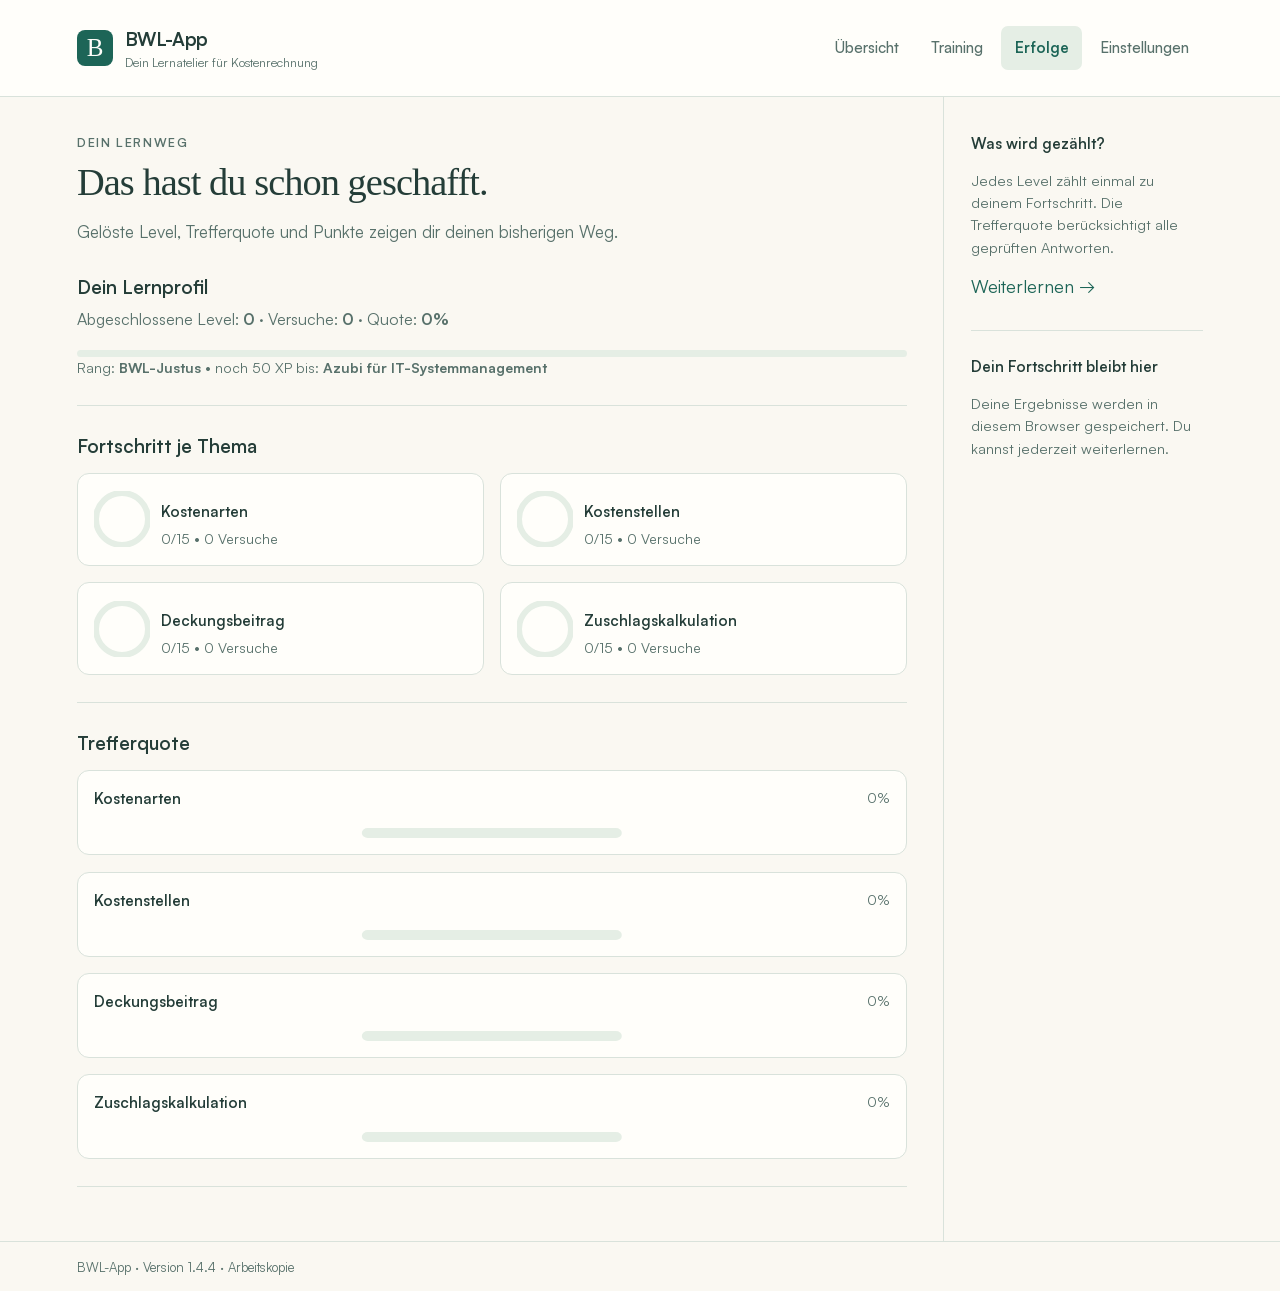
==== commit cbcb8daa: "Implement and locally verify Lernatelier design" ====
--- a/achievements.html
+++ b/achievements.html
@@ -1,50 +1,45 @@
 <!doctype html>
-<html lang="de">
+<html lang="de" data-design="lernatelier">
 <head>
   <meta charset="utf-8">
   <meta name="viewport" content="width=device-width, initial-scale=1">
   <meta name="color-scheme" content="light dark">
-  <title>BWL-App</title>
+  <title>Erfolge · BWL-App</title>
   <link rel="icon" href="assets/icon.svg" type="image/svg+xml">
   <link rel="stylesheet" href="css/style.base.css">
   <link rel="stylesheet" href="css/style.layout.css">
   <link rel="stylesheet" href="css/style.components.css">
   <link rel="stylesheet" href="css/style.accessibility.css">
   <link rel="stylesheet" href="css/style.animations.css">
-  <link rel="stylesheet" href="css/style.dashboard.css"><!-- optional je Seite -->
+  <link rel="stylesheet" href="css/style.dashboard.css">
+  <link rel="stylesheet" href="css/style.atelier.css">
 </head>
-<body data-page="achievements">
-  <header class="app">
+<body data-page="achievements" data-design="lernatelier">
+  <a class="sr-only skip-link" href="#main-content">Zum Inhalt</a>
+  <header class="app atelier-header">
     <div class="container">
       <div class="brand">
+        <span class="atelier-brand-mark" aria-hidden="true">B</span>
         <strong class="brand-title">BWL-App</strong>
-        <small class="muted brand-sub">Lernplattform für Kostenrechnung</small>
+        <small class="muted brand-sub">Dein Lernatelier für Kostenrechnung</small>
       </div>
       <nav aria-label="Hauptnavigation">
         <ul class="nav">
-          <li><a class="nav-link" href="dashboard.html">Dashboard</a></li>
-          <li><a class="nav-link" href="train.html">Trainieren</a></li>
+          <li><a class="nav-link" href="dashboard.html">Übersicht</a></li>
+          <li><a class="nav-link" href="train.html">Training</a></li>
           <li><a class="nav-link" href="achievements.html">Erfolge</a></li>
           <li><a class="nav-link" href="settings.html">Einstellungen</a></li>
         </ul>
       </nav>
     </div>
   </header>
-
-  <main class="container no-page-scroll">
-    <section class="card card-fit">
-      <h2>Erfolge & Statistiken</h2>
-
-      <div id="achievements-graphs"></div>
-    </section>
+  <main id="main-content" class="container atelier-container" tabindex="-1">
+    <div class="atelier-layout"><div class="atelier-main"><div class="atelier-page-heading"><p class="atelier-kicker">Dein Lernweg</p><h1>Das hast du schon geschafft.</h1><p class="atelier-description">Gelöste Level, Trefferquote und Punkte zeigen dir deinen bisherigen Weg.</p></div><div id="achievements-graphs"></div></div>
+    <aside class="atelier-sidebar" aria-label="Lernbegleitung"><section class="atelier-side-block"><h3>Was wird gezählt?</h3><p class="muted">Jedes Level zählt einmal zu deinem Fortschritt. Die Trefferquote berücksichtigt alle geprüften Antworten.</p><a href="train.html">Weiterlernen →</a></section><section class="atelier-side-block"><h3>Dein Fortschritt bleibt hier</h3><p class="muted">Deine Ergebnisse werden in diesem Browser gespeichert. Du kannst jederzeit weiterlernen.</p></section></aside></div>
   </main>
-
-  <footer class="footer">
-    <div class="container">
-      <p class="muted version-text">Version <span id="app-version">–</span></p>
-    </div>
-  </footer>
-
+  <footer class="footer"><div class="container">
+    <p class="muted version-text">BWL-App · Version <span id="app-version">–</span></p>
+  </div></footer>
   <script defer src="js/topics.js"></script>
   <script defer src="js/progress.js"></script>
   <script defer src="js/app-shell.js"></script>
--- a/css/style.components.css
+++ b/css/style.components.css
@@ -132,6 +132,12 @@
 .progress .row{ display:grid; grid-template-columns:minmax(0, 1fr) minmax(3rem, 1fr) auto; align-items:center; gap:.6rem; }
 .progress .label { overflow-wrap:anywhere; }
 .progress .value { white-space:nowrap; }
+@media (max-width:640px) {
+  .progress .row { grid-template-columns:minmax(0, 1fr) auto; row-gap:.2rem; }
+  .progress .label { grid-column:1 / -1; overflow-wrap:normal; }
+  .progress .row > .bar { grid-column:1; }
+  .progress .value { grid-column:2; }
+}
 .progress .label, .progress .value{ color:var(--muted); font-size:var(--fs-14); }
 .progress .value{ margin-left:auto; }
 .progress .track{
--- a/css/style.atelier.css
+++ b/css/style.atelier.css
@@ -0,0 +1,301 @@
+/* Lernatelier: the selected paper-and-ink design. Loaded after the legacy styles. */
+html[data-design="lernatelier"] {
+  --bg:#faf8f2;
+  --surface:#fffefa;
+  --ink:#243d38;
+  --text:var(--ink);
+  --muted:#58716b;
+  --line:#d9e2db;
+  --line-strong:#b8c9bf;
+  --brand:#1d6557;
+  --brand-ink:#fffefa;
+  --brand-soft:#e5eee5;
+  --ok:#216b41;
+  --err:#a53d2c;
+  --bar:var(--brand);
+  --bar-bg:#e5eee5;
+  --fz-base:18px;
+  --lh:1.55;
+  --radius-s:7px;
+  --radius:10px;
+  --radius-l:12px;
+  --shadow-sm:0 2px 6px #203c3008;
+  --shadow:0 8px 26px #203c3010;
+  --shadow-lg:var(--shadow);
+  color-scheme:light;
+  font-size:var(--fz-base);
+}
+body[data-design="lernatelier"][data-theme="dark"] {
+  --bg:#182625;
+  --surface:#223331;
+  --ink:#e4eeea;
+  --muted:#b1c5be;
+  --line:#42594f;
+  --line-strong:#6a897b;
+  --brand:#addbc6;
+  --brand-ink:#17392f;
+  --brand-soft:#2d493b;
+  --ok:#a7deb9;
+  --err:#ffb6a3;
+  --bar:var(--brand);
+  --bar-bg:#2d493b;
+  --shadow-sm:0 2px 6px #00000012;
+  --shadow:0 8px 26px #00000026;
+  color-scheme:dark;
+}
+body[data-design="lernatelier"] {
+  background:var(--bg);
+  color:var(--ink);
+  font-weight:400;
+}
+body[data-design="lernatelier"] .container {
+  width:100%; max-width:1180px;
+  padding:1.25rem 1.5rem;
+}
+body[data-design="lernatelier"] .atelier-header { position:relative; }
+body[data-design="lernatelier"] .atelier-header .container {
+  min-height:96px; gap:1rem 2rem;
+}
+body[data-design="lernatelier"] .brand {
+  display:grid; grid-template-columns:auto minmax(0,1fr);
+  column-gap:.65rem; row-gap:0; align-items:center;
+}
+body[data-design="lernatelier"] .atelier-brand-mark {
+  display:grid; place-items:center; grid-row:1 / 3;
+  width:36px; height:36px; border-radius:8px;
+  background:var(--brand); color:var(--brand-ink);
+  font:500 25px/1 Georgia,"Times New Roman",serif;
+}
+body[data-design="lernatelier"] .brand-title { font-size:1.05rem; font-weight:650; letter-spacing:-.02em; }
+body[data-design="lernatelier"] .brand-sub { grid-column:2; font-size:.7rem; line-height:1.4; }
+body[data-design="lernatelier"] .nav { gap:.25rem; }
+body[data-design="lernatelier"] .nav-link {
+  padding:.5rem .7rem; border:1px solid transparent; border-radius:7px;
+  font-size:.84rem; color:var(--muted); font-weight:500;
+}
+body[data-design="lernatelier"] .nav-link:hover { color:var(--brand); background:var(--brand-soft); text-decoration:none; }
+body[data-design="lernatelier"] .nav-link[aria-current="page"] { color:var(--brand); background:var(--brand-soft); border-color:transparent; font-weight:650; }
+body[data-design="lernatelier"] main.atelier-container { padding-top:0; padding-bottom:0; }
+body[data-design="lernatelier"] .atelier-layout {
+  display:grid; grid-template-columns:minmax(0,1fr) 260px;
+  align-items:stretch; gap:0;
+}
+body[data-design="lernatelier"] .atelier-main { min-width:0; padding:2rem 2rem 3rem 0; }
+body[data-design="lernatelier"] .atelier-sidebar {
+  min-width:0; display:block; padding:2rem 0 2rem 1.5rem;
+  border-left:1px solid var(--line);
+}
+body[data-design="lernatelier"] .atelier-page-heading { margin-bottom:1.6rem; }
+body[data-design="lernatelier"] .atelier-kicker {
+  color:var(--muted); font-size:.69rem; letter-spacing:.13em;
+  font-weight:600; text-transform:uppercase; margin:0 0 .45rem;
+}
+body[data-design="lernatelier"] h1 {
+  font:400 clamp(1.85rem,3vw,2.35rem)/1.18 Georgia,"Times New Roman",serif;
+  letter-spacing:-.025em; margin:.4rem 0 .75rem; overflow-wrap:anywhere;
+}
+body[data-design="lernatelier"] h2 { font-size:1.25rem; line-height:1.35; font-weight:600; margin:0 0 .65rem; }
+body[data-design="lernatelier"] h3 { font-size:1.05rem; font-weight:600; line-height:1.4; }
+body[data-design="lernatelier"] .atelier-description { margin:0; color:var(--muted); font-size:.94rem; }
+body[data-design="lernatelier"] .card,
+body[data-design="lernatelier"] .mini-card {
+  border-color:var(--line); border-radius:12px;
+  background:var(--surface); padding:1.35rem;
+  box-shadow:var(--shadow-sm); transition:none;
+}
+body[data-design="lernatelier"] .card:hover,
+body[data-design="lernatelier"] .mini-card:hover { transform:none; box-shadow:var(--shadow-sm); }
+body[data-design="lernatelier"] .no-page-scroll,
+body[data-design="lernatelier"] .card-fit { min-height:0; }
+body[data-design="lernatelier"] .slim-scroll { max-height:none; overflow:visible; }
+body[data-design="lernatelier"] .atelier-side-block {
+  background:transparent; border:0; border-radius:0; padding:0; box-shadow:none;
+}
+body[data-design="lernatelier"] .atelier-side-block + .atelier-side-block { margin-top:1.65rem; padding-top:1.4rem; border-top:1px solid var(--line); }
+body[data-design="lernatelier"] .atelier-side-block h3,
+body[data-design="lernatelier"] .atelier-side-block h4 { margin:0 0 .8rem; font-size:.85rem; font-weight:600; }
+body[data-design="lernatelier"] .atelier-side-block p { font-size:.8rem; }
+body[data-design="lernatelier"] .atelier-rank,
+body[data-design="lernatelier"] .rank-row { font-size:.9rem; font-weight:550; margin:.5rem 0; }
+body[data-design="lernatelier"] .badge,
+body[data-design="lernatelier"] .pill { background:transparent; border:0; border-radius:0; padding:0; color:var(--ink); }
+body[data-design="lernatelier"] .level { display:grid; gap:.4rem; }
+body[data-design="lernatelier"] .atelier-training {
+  display:block; background:transparent; padding:0; border:0; box-shadow:none;
+}
+body[data-design="lernatelier"] .atelier-session-meta { font-size:.75rem; color:var(--muted); margin:0 0 1.15rem; }
+body[data-design="lernatelier"] .atelier-worksheet {
+  padding:1.5rem; border:1px solid var(--line); border-radius:12px;
+  background:var(--surface); box-shadow:var(--shadow);
+}
+body[data-design="lernatelier"] .task-area .atelier-task-slot {
+  min-height:0; max-height:none; overflow:visible; padding:0;
+}
+body[data-design="lernatelier"] #bab-wrapper > .card,
+body[data-design="lernatelier"] #bab-wrapper > .mini-card {
+  padding:0; border:0; background:transparent; box-shadow:none;
+}
+body[data-design="lernatelier"] #bab-wrapper h3 { margin:0 0 .8rem; font-size:1.1rem; font-weight:550; }
+body[data-design="lernatelier"] #bab-wrapper p { margin:.65rem 0; }
+body[data-design="lernatelier"] .atelier-equation {
+  display:grid; grid-template-columns:minmax(0,1fr) auto minmax(0,1fr) auto minmax(0,1fr);
+  gap:.5rem; align-items:center; margin:1.5rem 0;
+}
+body[data-design="lernatelier"] .atelier-quantity { min-width:0; padding:.75rem .5rem; border-bottom:2px solid var(--line); }
+body[data-design="lernatelier"] .atelier-quantity strong {
+  display:block; font-size:clamp(1.3rem,2.8vw,1.85rem); line-height:1.25;
+  font-weight:550; letter-spacing:-.035em; overflow-wrap:anywhere;
+}
+body[data-design="lernatelier"] .atelier-quantity small { display:block; margin-top:.3rem; color:var(--muted); font-size:.72rem; }
+body[data-design="lernatelier"] .atelier-unknown { color:var(--brand); background:var(--brand-soft); border-radius:8px; border-bottom-color:transparent; }
+body[data-design="lernatelier"] .atelier-operator { color:var(--muted); font-size:1.2rem; }
+body[data-design="lernatelier"] .atelier-answer-actions { margin-top:1.2rem; padding-top:1rem; border-top:1px solid var(--line); }
+body[data-design="lernatelier"] .atelier-tools,
+body[data-design="lernatelier"] .atelier-secondary-actions { display:flex; align-items:center; flex-wrap:wrap; gap:.6rem 1rem; margin-top:1rem; }
+body[data-design="lernatelier"] .atelier-tools #btn-next { margin-left:auto; }
+body[data-design="lernatelier"] .atelier-tools .btn,
+body[data-design="lernatelier"] .atelier-secondary-actions .btn {
+  border-color:transparent; padding:.45rem 0; background:transparent; color:var(--brand); box-shadow:none; font-size:.82rem;
+}
+body[data-design="lernatelier"] .atelier-secondary-actions { padding-top:.8rem; border-top:1px solid var(--line); }
+body[data-design="lernatelier"] .atelier-secondary-actions .btn { color:var(--muted); text-align:left; }
+body[data-design="lernatelier"] .atelier-calculator { margin-top:1rem; border-top:1px solid var(--line); padding-top:.85rem; }
+body[data-design="lernatelier"] .atelier-calculator summary { width:fit-content; cursor:pointer; color:var(--brand); font-size:.84rem; padding:.4rem 0; }
+body[data-design="lernatelier"] #calc-panel { padding:1rem; box-shadow:none; }
+body[data-design="lernatelier"] .explain { padding:1rem; background:var(--brand-soft); border-radius:8px; font-size:.87rem; }
+body[data-design="lernatelier"] .btn {
+  display:inline-block; min-height:44px; max-width:100%; border-radius:8px;
+  padding:.65rem 1rem; font-size:.88rem; line-height:1.4; font-weight:600;
+  white-space:normal; text-align:center; box-shadow:none;
+}
+body[data-design="lernatelier"] .btn:hover { box-shadow:none; border-color:var(--brand); }
+body[data-design="lernatelier"] .btn.primary { color:var(--brand-ink); background:var(--brand); border-color:transparent; box-shadow:none; }
+body[data-design="lernatelier"] .btn.primary:hover { background:color-mix(in srgb,var(--brand),var(--ink) 10%); }
+body[data-design="lernatelier"] .btn.ghost { color:var(--brand); border-color:var(--line); background:transparent; }
+body[data-design="lernatelier"] .btn.ok { background:var(--ok); color:var(--surface); border-color:var(--ok); }
+body[data-design="lernatelier"] .btn.err { background:var(--err); color:var(--surface); border-color:var(--err); }
+body[data-design="lernatelier"] input,
+body[data-design="lernatelier"] select { max-width:100%; min-width:0; font:500 .94rem/1.4 var(--font); padding:.65rem .75rem; border-radius:8px; background:var(--bg); }
+body[data-design="lernatelier"] input:not([type="checkbox"]):not([type="radio"]) { width:100%; }
+body[data-design="lernatelier"] input::placeholder { color:var(--muted); opacity:1; }
+body[data-design="lernatelier"] .task-fields { gap:.9rem; }
+body[data-design="lernatelier"] .task-fields label { display:block; }
+body[data-design="lernatelier"] :focus-visible { outline:3px solid var(--brand); outline-offset:3px; }
+body[data-design="lernatelier"] .atelier-recommendation { margin:1.5rem 0 2rem; padding:1.5rem; background:var(--brand-soft); border-radius:12px; }
+body[data-design="lernatelier"] .atelier-recommendation h2 { font-size:1.5rem; font-weight:550; }
+body[data-design="lernatelier"] .atelier-recommendation p { color:var(--muted); margin:.5rem 0 1.15rem; }
+body[data-design="lernatelier"] .atelier-section-heading { display:flex; flex-wrap:wrap; gap:.6rem 1rem; justify-content:space-between; align-items:baseline; margin-bottom:.5rem; }
+body[data-design="lernatelier"] .atelier-section-heading a { font-size:.8rem; }
+body[data-design="lernatelier"] .progress { gap:0; }
+body[data-design="lernatelier"] .progress .row { padding:.85rem 0; border-bottom:1px solid var(--line); grid-template-columns:minmax(0,1.3fr) minmax(3rem,1fr) auto; gap:.6rem; }
+body[data-design="lernatelier"] .progress .label { color:var(--ink); font-size:.84rem; }
+body[data-design="lernatelier"] .progress .value { font-size:.75rem; }
+body[data-design="lernatelier"] .bar,
+body[data-design="lernatelier"] .progress .track { height:7px; border:0; }
+body[data-design="lernatelier"] .atelier-sidebar .progress .row { grid-template-columns:minmax(0,1fr) auto; row-gap:.45rem; }
+body[data-design="lernatelier"] .atelier-sidebar .progress .label { grid-column:1 / -1; font-size:.75rem; }
+body[data-design="lernatelier"] .atelier-sidebar .progress .bar { grid-column:1; }
+body[data-design="lernatelier"] .atelier-sidebar .progress .value { grid-column:2; }
+body[data-design="lernatelier"] .atelier-settings-grid { display:grid; grid-template-columns:minmax(0,1fr); gap:1.5rem; }
+body[data-design="lernatelier"] .atelier-settings-grid .mini-card { padding:0 0 1.5rem; background:transparent; border:0; border-bottom:1px solid var(--line); border-radius:0; box-shadow:none; }
+body[data-design="lernatelier"] .checklist { gap:0; }
+body[data-design="lernatelier"] .checklist label { padding:.75rem 0; border:0; border-bottom:1px solid var(--line); border-radius:0; align-items:flex-start; font-size:.9rem; }
+body[data-design="lernatelier"] .checklist input[type="checkbox"] { flex:0 0 auto; margin-top:.2rem; }
+body[data-design="lernatelier"] #btn-reset-progress { color:var(--muted); border-color:var(--line); }
+body[data-design="lernatelier"] #achievements-graphs { display:grid; grid-template-columns:minmax(0,1fr); gap:1.5rem; }
+body[data-design="lernatelier"] #achievements-graphs > .card { grid-column:auto; padding:0 0 1.5rem; border:0; border-bottom:1px solid var(--line); border-radius:0; background:transparent; box-shadow:none; }
+body[data-design="lernatelier"] #achievements-graphs .grid.spaced { gap:.9rem; }
+body[data-design="lernatelier"] #achievements-graphs .mini-card { padding:.9rem; box-shadow:none; }
+body[data-design="lernatelier"] .title-strong { font-size:.84rem; font-weight:600; }
+body[data-design="lernatelier"] .bar-head { align-items:flex-start; gap:.5rem; }
+body[data-design="lernatelier"] .bar-head strong { font-size:.85rem; font-weight:600; }
+body[data-design="lernatelier"] .bar-card > svg { width:100%; }
+body[data-design="lernatelier"] table { max-width:100%; width:100%; border-collapse:collapse; font-size:.88rem; }
+body[data-design="lernatelier"] table th { font-weight:550; text-align:left; overflow-wrap:anywhere; }
+body[data-design="lernatelier"] table th,
+body[data-design="lernatelier"] table td { padding:.6rem .4rem; vertical-align:middle; border-bottom:1px solid var(--line); }
+body[data-design="lernatelier"] table td:has(input) { width:38%; }
+body[data-design="lernatelier"] table input { padding:.5rem; }
+body[data-design="lernatelier"] .footer { border-top:1px solid var(--line); margin-top:0; }
+body[data-design="lernatelier"] .footer .container { padding-top:.8rem; padding-bottom:.8rem; }
+body[data-design="lernatelier"] .footer p { margin:0; font-size:.72rem; }
+body[data-design="lernatelier"] .storage-notice { border:1px solid var(--err); padding:1rem; border-radius:8px; }
+
+@media (max-width:900px) {
+  body[data-design="lernatelier"] .atelier-layout { grid-template-columns:minmax(0,1fr); }
+  body[data-design="lernatelier"] .atelier-main { padding:1.7rem 0 2rem; }
+  body[data-design="lernatelier"] .atelier-sidebar { border-left:0; border-top:1px solid var(--line); padding:1.5rem 0; }
+  body[data-design="lernatelier"] .atelier-header .container { gap:1rem; }
+  body[data-design="lernatelier"] .atelier-header nav { width:100%; }
+  body[data-design="lernatelier"] .atelier-sidebar .progress .row { grid-template-columns:minmax(0,1.3fr) minmax(3rem,1fr) auto; }
+  body[data-design="lernatelier"] .atelier-sidebar .progress .label { grid-column:auto; }
+  body[data-design="lernatelier"] .atelier-sidebar .progress .bar,
+  body[data-design="lernatelier"] .atelier-sidebar .progress .value { grid-column:auto; }
+}
+@media (max-width:640px) {
+  html[data-design="lernatelier"] { font-size:17px; }
+  body[data-design="lernatelier"] .container { padding-left:1rem; padding-right:1rem; }
+  body[data-design="lernatelier"] .atelier-header .container { padding-top:1rem; padding-bottom:1rem; }
+  body[data-design="lernatelier"] .nav { gap:.1rem; }
+  body[data-design="lernatelier"] .nav-link { padding:.5rem .45rem; font-size:.78rem; }
+  body[data-design="lernatelier"] .atelier-worksheet { padding:1.15rem; }
+  body[data-design="lernatelier"] .atelier-recommendation { padding:1.2rem; }
+  body[data-design="lernatelier"] .progress .row,
+  body[data-design="lernatelier"] .atelier-sidebar .progress .row { grid-template-columns:minmax(0,1fr) auto; row-gap:.4rem; }
+  body[data-design="lernatelier"] .progress .label,
+  body[data-design="lernatelier"] .atelier-sidebar .progress .label { grid-column:1 / -1; }
+  body[data-design="lernatelier"] .progress .row > .bar,
+  body[data-design="lernatelier"] .atelier-sidebar .progress .row > .bar { grid-column:1; }
+  body[data-design="lernatelier"] .progress .value,
+  body[data-design="lernatelier"] .atelier-sidebar .progress .value { grid-column:2; }
+  body[data-design="lernatelier"] #achievements-graphs .grid.spaced.two-col { grid-template-columns:minmax(0,1fr); }
+  body[data-design="lernatelier"] table { font-size:.8rem; }
+  body[data-design="lernatelier"] table th,
+  body[data-design="lernatelier"] table td { padding:.55rem .2rem; }
+  body[data-design="lernatelier"] table input { font-size:.85rem; }
+}
+@media (max-width:370px) {
+  body[data-design="lernatelier"] .atelier-worksheet { padding:1rem .8rem; }
+  body[data-design="lernatelier"] .atelier-equation { gap:.3rem; }
+  body[data-design="lernatelier"] .atelier-quantity { padding:.65rem .25rem; }
+  body[data-design="lernatelier"] .atelier-quantity strong { font-size:1.3rem; }
+  body[data-design="lernatelier"] .atelier-quantity small { font-size:.68rem; }
+  body[data-design="lernatelier"] .atelier-operator { font-size:1rem; }
+}
+
+/* Feedback stays textual as well as colored; keyboard access includes disclosures. */
+body[data-design="lernatelier"] .atelier-feedback { margin:0; font-size:.85rem; color:var(--ink); }
+body[data-design="lernatelier"] .atelier-input-unit { display:grid; grid-template-columns:minmax(0,18rem) auto; align-items:center; gap:.75rem; max-width:23rem; margin-top:.4rem; }
+body[data-design="lernatelier"] .task-controls.atelier-answer-actions { align-items:center; }
+body[data-design="lernatelier"] .nav-link { display:block; min-height:44px; }
+body[data-design="lernatelier"] .skip-link:focus {
+  position:fixed !important; z-index:100; top:1rem; left:1rem;
+  width:auto !important; height:auto !important; margin:0 !important; padding:.75rem 1rem !important; clip:auto !important;
+  overflow:visible !important; white-space:normal; background:var(--surface); color:var(--brand);
+}
+/* Long terms and enlarged type may reflow without shrinking the text. */
+body[data-design="lernatelier"] .atelier-main,
+body[data-design="lernatelier"] .atelier-sidebar { overflow-wrap:anywhere; }
+body[data-design="lernatelier"] .atelier-worksheet { container-type:inline-size; }
+body[data-design="lernatelier"] .atelier-quantity small { overflow-wrap:anywhere; }
+@container (max-width:12rem) {
+  body[data-design="lernatelier"] .atelier-equation { grid-template-columns:minmax(0,1fr); gap:.4rem; }
+  body[data-design="lernatelier"] .atelier-operator { text-align:center; }
+}
+/* Hidden tooltip boxes must not widen the page. On narrow screens the open
+   explanation sits within the viewport and remains available on keyboard focus. */
+body[data-design="lernatelier"] [data-tip]::after,
+body[data-design="lernatelier"] [data-tip]::before { display:none; }
+body[data-design="lernatelier"] [data-tip]:hover::after,
+body[data-design="lernatelier"] [data-tip]:focus-visible::after,
+body[data-design="lernatelier"] [data-tip]:hover::before,
+body[data-design="lernatelier"] [data-tip]:focus-visible::before { display:block; }
+@media (max-width:900px) {
+  body[data-design="lernatelier"] [data-tip]::after,
+  body[data-design="lernatelier"] [data-tip]:hover::after,
+  body[data-design="lernatelier"] [data-tip]:focus-visible::after {
+    position:fixed; left:1rem; right:1rem; bottom:1rem; width:auto; max-width:none;
+    transform:none; font-size:.85rem; line-height:1.5; overflow-wrap:anywhere;
+  }
+  body[data-design="lernatelier"] [data-tip]::before { display:none !important; }
+}
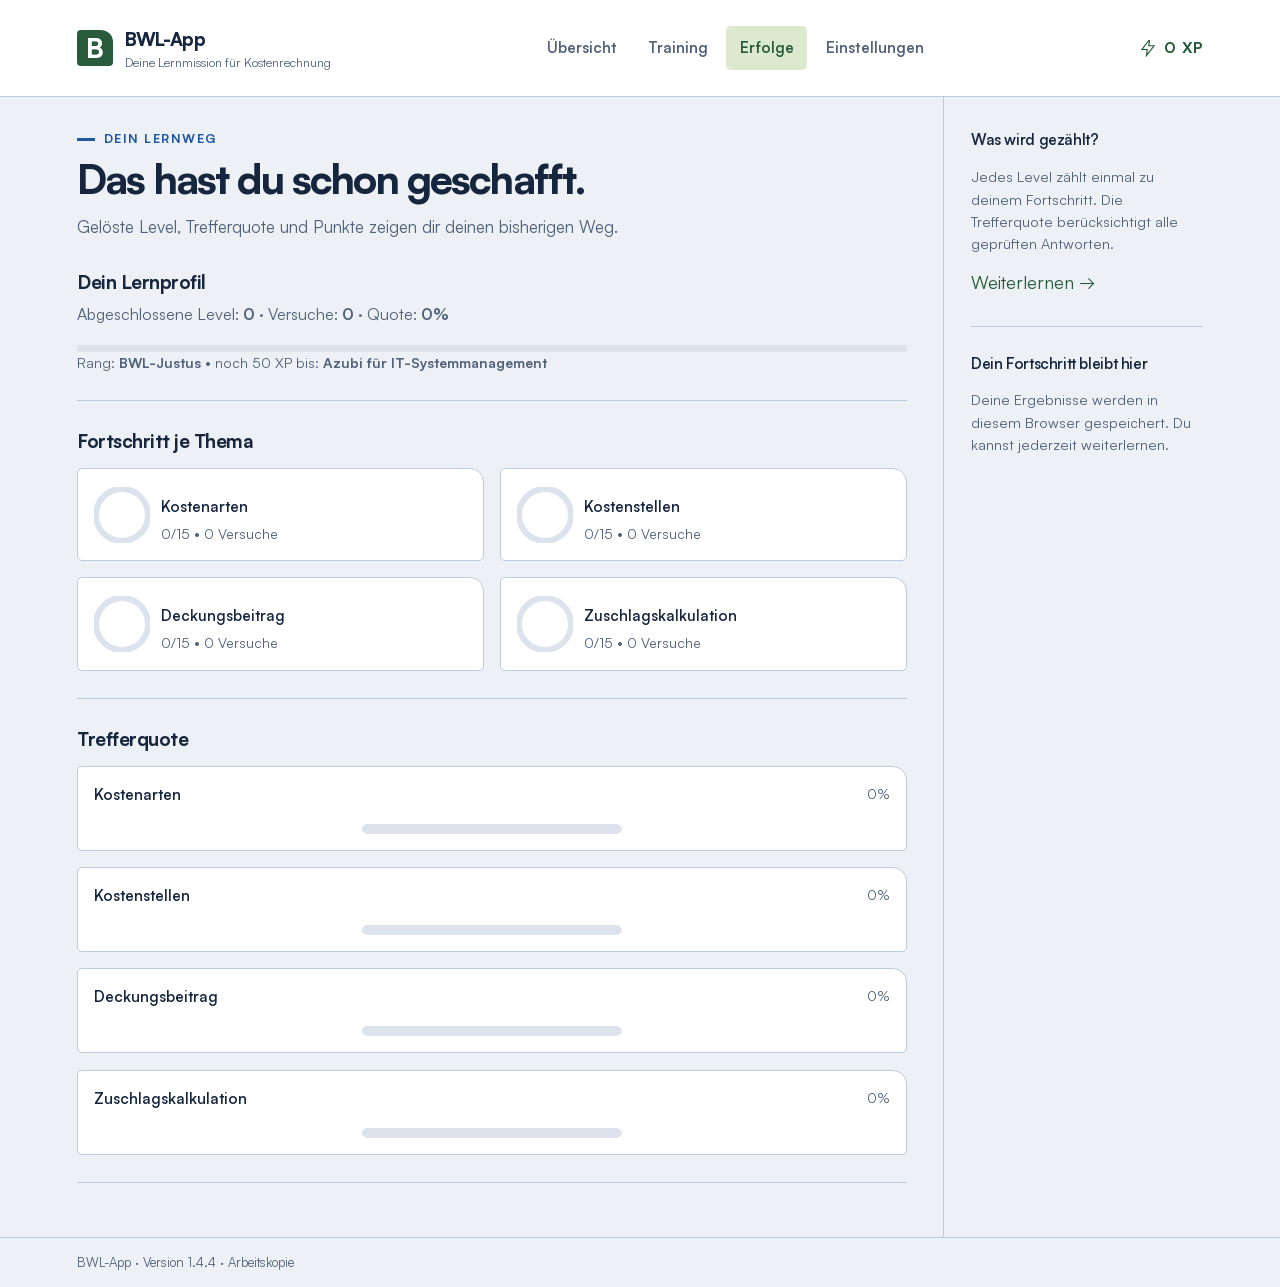
==== commit 0bce068a: "Implement selected Lernmission with calm background and live level path" ====
--- a/achievements.html
+++ b/achievements.html
@@ -1,5 +1,5 @@
 <!doctype html>
-<html lang="de" data-design="lernatelier">
+<html lang="de" data-design="lernatelier" data-game-style="mission">
 <head>
   <meta charset="utf-8">
   <meta name="viewport" content="width=device-width, initial-scale=1">
@@ -13,15 +13,16 @@
   <link rel="stylesheet" href="css/style.animations.css">
   <link rel="stylesheet" href="css/style.dashboard.css">
   <link rel="stylesheet" href="css/style.atelier.css">
+  <link rel="stylesheet" href="css/style.mission.css">
 </head>
-<body data-page="achievements" data-design="lernatelier">
+<body data-page="achievements" data-design="lernatelier" data-game-style="mission">
   <a class="sr-only skip-link" href="#main-content">Zum Inhalt</a>
   <header class="app atelier-header">
     <div class="container">
       <div class="brand">
         <span class="atelier-brand-mark" aria-hidden="true">B</span>
         <strong class="brand-title">BWL-App</strong>
-        <small class="muted brand-sub">Dein Lernatelier für Kostenrechnung</small>
+        <small class="muted brand-sub">Deine Lernmission für Kostenrechnung</small>
       </div>
       <nav aria-label="Hauptnavigation">
         <ul class="nav">
@@ -31,6 +32,7 @@
           <li><a class="nav-link" href="settings.html">Einstellungen</a></li>
         </ul>
       </nav>
+      <div class="mission-header-xp" aria-label="Gesamtpunkte"><svg viewBox="0 0 24 24" fill="none" stroke="currentColor" stroke-width="1.6" aria-hidden="true"><path d="M13 2 4 14h7l-1 8 10-13h-7l1-7Z"></path></svg><span id="mission-total-xp">0</span> XP</div>
     </div>
   </header>
   <main id="main-content" class="container atelier-container" tabindex="-1">
@@ -42,6 +44,7 @@
   </div></footer>
   <script defer src="js/topics.js"></script>
   <script defer src="js/progress.js"></script>
+  <script defer src="js/mission.js"></script>
   <script defer src="js/app-shell.js"></script>
   <script defer src="js/quickstart.js"></script>
   <script defer src="js/app.js"></script>
--- a/css/style.mission.css
+++ b/css/style.mission.css
@@ -0,0 +1,253 @@
+/* Lernmission layers the selected game identity over the existing app structure.
+   The page background stays deliberately plain in both themes. */
+html[data-design="lernatelier"][data-game-style="mission"],
+body[data-design="lernatelier"][data-game-style="mission"] {
+  --bg:#edf0f4;
+  --surface:#ffffff;
+  --ink:#16263e;
+  --text:var(--ink);
+  --muted:#51627b;
+  --line:#bacbdd;
+  --line-strong:#8aa3bd;
+  --brand:#285b3c;
+  --brand-ink:#ffffff;
+  --brand-soft:#dce9ce;
+  --mission-blue:#2158a3;
+  --ok:#285b3c;
+  --err:#a13032;
+  --bar:var(--brand);
+  --bar-bg:#dce3ec;
+  --shadow-sm:none;
+  --shadow:none;
+  --shadow-lg:none;
+}
+body[data-design="lernatelier"][data-game-style="mission"][data-theme="dark"] {
+  --bg:#101722;
+  --surface:#1b293e;
+  --ink:#edf3ff;
+  --muted:#a6b8d3;
+  --line:#354963;
+  --line-strong:#6985a8;
+  --brand:#c7f36b;
+  --brand-ink:#172515;
+  --brand-soft:#2c3c22;
+  --mission-blue:#80c7f2;
+  --ok:#c7f36b;
+  --err:#ffb6b3;
+  --bar-bg:#354963;
+}
+body[data-design="lernatelier"][data-game-style="mission"] {
+  background:var(--bg); background-image:none;
+  font-family:var(--font);
+}
+body[data-game-style="mission"] .atelier-header { background:var(--surface); }
+body[data-game-style="mission"] .atelier-header .container { gap:1rem; }
+body[data-game-style="mission"] .atelier-brand-mark {
+  border-radius:4px 12px 4px 4px;
+  font:800 1.5rem/1 var(--font);
+}
+body[data-game-style="mission"] .brand-title { font-weight:800; letter-spacing:-.035em; }
+body[data-game-style="mission"] .nav-link { font-weight:650; border-radius:5px; }
+body[data-game-style="mission"] .mission-header-xp {
+  display:flex; align-items:center; gap:.35rem; color:var(--brand);
+  font-size:.85rem; line-height:1.3; font-weight:750; white-space:nowrap;
+}
+body[data-game-style="mission"] .mission-header-xp svg { width:18px; height:18px; flex:0 0 auto; }
+body[data-game-style="mission"] h1 {
+  font:800 clamp(1.9rem,3.2vw,2.6rem)/1.08 var(--font);
+  letter-spacing:-.045em;
+}
+body[data-game-style="mission"] h2,
+body[data-game-style="mission"] h3 { font-weight:750; letter-spacing:-.025em; }
+body[data-game-style="mission"] .atelier-kicker {
+  display:flex; flex-wrap:wrap; align-items:center; gap:.5rem;
+  color:var(--mission-blue); font-weight:750; letter-spacing:.12em;
+}
+body[data-game-style="mission"] .atelier-kicker::before {
+  content:""; width:18px; height:3px; background:currentColor; flex:0 0 auto;
+}
+body[data-game-style="mission"] .atelier-main { padding-top:1.8rem; }
+body[data-game-style="mission"] .atelier-sidebar { padding-top:1.8rem; }
+body[data-game-style="mission"] .card,
+body[data-game-style="mission"] .mini-card,
+body[data-game-style="mission"] .atelier-worksheet,
+body[data-game-style="mission"] .atelier-recommendation {
+  border-radius:5px 20px 5px 5px; box-shadow:none;
+}
+body[data-game-style="mission"] .card:hover,
+body[data-game-style="mission"] .mini-card:hover { box-shadow:none; }
+body[data-game-style="mission"][data-page="train"] .atelier-layout {
+  grid-template-columns:230px minmax(0,1fr); gap:1.5rem;
+  align-items:start; padding-top:1.8rem; padding-bottom:2.2rem;
+}
+body[data-game-style="mission"][data-page="train"] .atelier-main {
+  grid-column:2; grid-row:1; padding:0; min-width:0;
+}
+body[data-game-style="mission"][data-page="train"] .atelier-sidebar {
+  grid-column:1; grid-row:1; padding:0; border:0;
+}
+body[data-game-style="mission"] .mission-hero {
+  position:relative; display:grid; grid-template-columns:minmax(0,1fr) auto;
+  column-gap:1rem; align-items:start;
+  padding:1.35rem; margin:0 0 1.3rem;
+  border:1px solid var(--line); border-radius:5px 20px 5px 5px;
+  background:#17263c; color:#f0f5ff;
+}
+body[data-game-style="mission"] .mission-hero > * { grid-column:1; min-width:0; }
+body[data-game-style="mission"] .mission-hero h1 { margin:.6rem 0 .8rem; font-size:clamp(1.85rem,3vw,2.4rem); }
+body[data-game-style="mission"] .mission-hero .atelier-kicker { color:#9cceee; }
+body[data-game-style="mission"] .mission-hero .atelier-session-meta,
+body[data-game-style="mission"] .mission-hero .atelier-description {
+  color:#bacde4; margin:0; font-size:.8rem;
+}
+body[data-game-style="mission"] .mission-hero::after {
+  content:attr(data-level); grid-column:2; grid-row:1 / 4;
+  color:#7895b8; font:800 clamp(2.7rem,5vw,4rem)/1 var(--font);
+  letter-spacing:-.065em; align-self:start; margin-top:.15rem;
+}
+body[data-game-style="mission"] .atelier-worksheet {
+  border-top:4px solid var(--mission-blue); background:var(--surface);
+}
+body[data-game-style="mission"] #bab-wrapper h3 { font-weight:750; letter-spacing:-.025em; }
+body[data-game-style="mission"] .atelier-equation { align-items:stretch; gap:.5rem; }
+body[data-game-style="mission"] .atelier-quantity {
+  display:flex; flex-direction:column; justify-content:flex-end;
+  gap:.35rem; padding:.85rem .65rem;
+  background:var(--bg); border:0; border-radius:6px;
+}
+body[data-game-style="mission"] .atelier-quantity:first-child { color:var(--mission-blue); }
+body[data-game-style="mission"] .atelier-quantity strong {
+  font:800 clamp(1.4rem,3vw,2rem)/1.12 var(--font); letter-spacing:-.04em;
+}
+body[data-game-style="mission"] .atelier-quantity small { margin-top:0; font-size:.72rem; line-height:1.4; }
+body[data-game-style="mission"] .atelier-unknown { background:var(--brand-soft); color:var(--brand); }
+body[data-game-style="mission"] .atelier-operator { align-self:center; font-weight:600; }
+body[data-game-style="mission"] .mission-packages {
+  display:grid; grid-template-columns:repeat(5,minmax(0,1fr));
+  gap:3px; width:100%; max-width:104px; margin:0 0 .55rem;
+  color:var(--mission-blue);
+}
+body[data-game-style="mission"] .mission-package {
+  display:block; position:relative; width:100%; aspect-ratio:1;
+  border:1.5px solid currentColor; border-radius:2px;
+  background:color-mix(in srgb,var(--mission-blue) 9%,var(--surface));
+}
+body[data-game-style="mission"] .mission-package::after {
+  content:""; position:absolute; top:0; left:42%; width:16%; height:40%;
+  border-left:1px solid currentColor; border-right:1px solid currentColor;
+}
+body[data-game-style="mission"] .atelier-answer-actions { gap:.7rem 1rem; }
+body[data-game-style="mission"] .mission-reward {
+  display:flex; align-items:center; gap:.35rem;
+  color:var(--muted); font-size:.75rem; font-weight:550;
+}
+body[data-game-style="mission"] .mission-reward svg { width:16px; height:16px; flex:0 0 auto; }
+body[data-game-style="mission"] #btn-check { margin-left:auto; border-radius:4px 12px 4px 4px; font-weight:750; padding:.75rem 1.1rem; }
+body[data-game-style="mission"] .atelier-feedback {
+  flex:1 1 100%; padding:.75rem .85rem;
+  background:var(--bg); border-radius:5px; color:var(--ink);
+}
+body[data-game-style="mission"] .atelier-feedback.ok { background:var(--brand-soft); color:var(--ok); }
+body[data-game-style="mission"] .atelier-feedback.err { color:var(--err); }
+body[data-game-style="mission"] .btn { border-radius:5px; font-weight:700; }
+body[data-game-style="mission"] .btn.primary { border-radius:4px 12px 4px 4px; }
+body[data-game-style="mission"] .btn.primary.ok,
+body[data-game-style="mission"] .btn.primary.ok:hover { color:var(--brand-ink); background:var(--ok); border-color:var(--ok); }
+body[data-game-style="mission"] .btn.primary.err,
+body[data-game-style="mission"] .btn.primary.err:hover { color:var(--surface); background:var(--err); border-color:var(--err); }
+body[data-game-style="mission"] .atelier-tools .btn,
+body[data-game-style="mission"] .atelier-calculator summary { color:var(--mission-blue); }
+body[data-game-style="mission"] input,
+body[data-game-style="mission"] select { border-radius:5px; font-weight:600; }
+body[data-game-style="mission"] .mission-route {
+  padding:1.15rem 1rem; border:1px solid var(--line);
+  border-radius:6px 20px 6px 6px; background:var(--surface);
+}
+body[data-game-style="mission"] .mission-route-kicker {
+  margin:0 0 .65rem; color:var(--mission-blue); text-transform:uppercase;
+  font-size:.7rem; font-weight:750; letter-spacing:.09em;
+}
+body[data-game-style="mission"] #mission-topic-label { font-size:1.3rem; line-height:1.2; margin:0; }
+body[data-game-style="mission"] .mission-map {
+  position:relative; isolation:isolate; display:grid;
+  grid-template-columns:repeat(3,minmax(0,1fr));
+  grid-template-rows:repeat(5,35px); gap:15px 0;
+  list-style:none; padding:0; margin:1.35rem 0 1.1rem;
+}
+body[data-game-style="mission"] .mission-map-lines {
+  position:absolute; inset:0; width:100%; height:100%;
+  color:var(--line); pointer-events:none; z-index:-1;
+}
+body[data-game-style="mission"] .mission-map-lines polyline {
+  fill:none; stroke:currentColor; stroke-width:1.5px;
+  vector-effect:non-scaling-stroke;
+}
+body[data-game-style="mission"] .mission-level {
+  display:grid; place-items:center; justify-self:center;
+  width:35px; height:35px; min-width:0;
+  border:1px solid var(--line); border-radius:50%;
+  background:var(--bg); color:var(--muted);
+  font:650 12px/1 var(--font);
+}
+body[data-game-style="mission"] .mission-col-1 { grid-column:1; }
+body[data-game-style="mission"] .mission-col-2 { grid-column:2; }
+body[data-game-style="mission"] .mission-col-3 { grid-column:3; }
+body[data-game-style="mission"] .mission-row-1 { grid-row:1; }
+body[data-game-style="mission"] .mission-row-2 { grid-row:2; }
+body[data-game-style="mission"] .mission-row-3 { grid-row:3; }
+body[data-game-style="mission"] .mission-row-4 { grid-row:4; }
+body[data-game-style="mission"] .mission-row-5 { grid-row:5; }
+body[data-game-style="mission"] .mission-level[data-complete="true"] {
+  background:var(--brand-soft); color:var(--brand); border-color:var(--brand-soft); font-weight:800;
+}
+body[data-game-style="mission"] .mission-level[aria-current="step"] {
+  background:var(--brand); color:var(--brand-ink); border-color:var(--brand);
+  font-weight:800; box-shadow:0 0 0 4px var(--brand-soft);
+}
+body[data-game-style="mission"] #mission-level-summary { margin:0; color:var(--muted); font-size:.75rem; }
+body[data-game-style="mission"] .mission-rank-emblem {
+  display:block; width:42px; height:48px; padding:8px; margin-bottom:.65rem;
+  color:var(--mission-blue); background:var(--surface);
+  border:1px solid var(--line); border-radius:6px 6px 18px 18px;
+}
+body[data-game-style="mission"] .mission-rank .rank-row { font-weight:750; }
+body[data-game-style="mission"] .mission-topics { margin-top:1.2rem; padding-top:1rem; border-top:1px solid var(--line); }
+body[data-game-style="mission"] .mission-topics summary {
+  width:fit-content; min-height:44px; padding:.4rem 0; font-size:.8rem;
+  cursor:pointer; color:var(--mission-blue); font-weight:700;
+}
+body[data-game-style="mission"] .mission-topics .progress .row { grid-template-columns:minmax(0,1fr) auto; }
+body[data-game-style="mission"] .mission-topics .progress .label { grid-column:1 / -1; }
+body[data-game-style="mission"] .mission-topics .progress .bar { grid-column:1; }
+body[data-game-style="mission"] .mission-topics .progress .value { grid-column:2; }
+body[data-game-style="mission"] .bar,
+body[data-game-style="mission"] .progress .track { border-radius:3px; }
+body[data-game-style="mission"] .atelier-recommendation { border:1px solid var(--line); border-top:4px solid var(--brand); background:var(--surface); }
+body[data-game-style="mission"] .atelier-recommendation h2 { font-weight:750; }
+body[data-game-style="mission"] #achievements-graphs .mini-card { border-radius:5px 14px 5px 5px; }
+body[data-game-style="mission"] #stats-head { border-top:4px solid var(--mission-blue); padding-top:1rem; }
+body[data-game-style="mission"] .atelier-settings-grid .mini-card { border-radius:0; }
+
+@media (max-width:900px) {
+  body[data-game-style="mission"] .atelier-header .container { justify-content:flex-start; }
+  body[data-game-style="mission"] .atelier-header nav { width:auto; flex:1 1 100%; order:3; }
+  body[data-game-style="mission"] .mission-header-xp { margin-left:auto; }
+  body[data-game-style="mission"][data-page="train"] .atelier-layout { grid-template-columns:minmax(0,1fr); gap:1.5rem; }
+  body[data-game-style="mission"][data-page="train"] .atelier-main { grid-column:1; grid-row:1; }
+  body[data-game-style="mission"][data-page="train"] .atelier-sidebar { grid-column:1; grid-row:2; }
+  body[data-game-style="mission"] .mission-route { max-width:24rem; }
+}
+@media (max-width:640px) {
+  body[data-game-style="mission"] .mission-hero { padding:1.1rem; column-gap:.6rem; }
+  body[data-game-style="mission"] .mission-hero::after { font-size:2.8rem; }
+  body[data-game-style="mission"] .atelier-quantity { padding:.75rem .45rem; }
+  body[data-game-style="mission"] .atelier-quantity strong { font-size:1.45rem; }
+  body[data-game-style="mission"] .atelier-worksheet { padding:1.1rem; }
+  body[data-game-style="mission"] .mission-header-xp { font-size:.8rem; }
+}
+/* Match the existing enlarged-type reflow instead of forcing a horizontal equation. */
+@container (max-width:12rem) {
+  body[data-game-style="mission"] .atelier-equation { grid-template-columns:minmax(0,1fr); gap:.4rem; }
+  body[data-game-style="mission"] .atelier-operator { text-align:center; }
+  body[data-game-style="mission"] .mission-packages { max-width:104px; }
+}
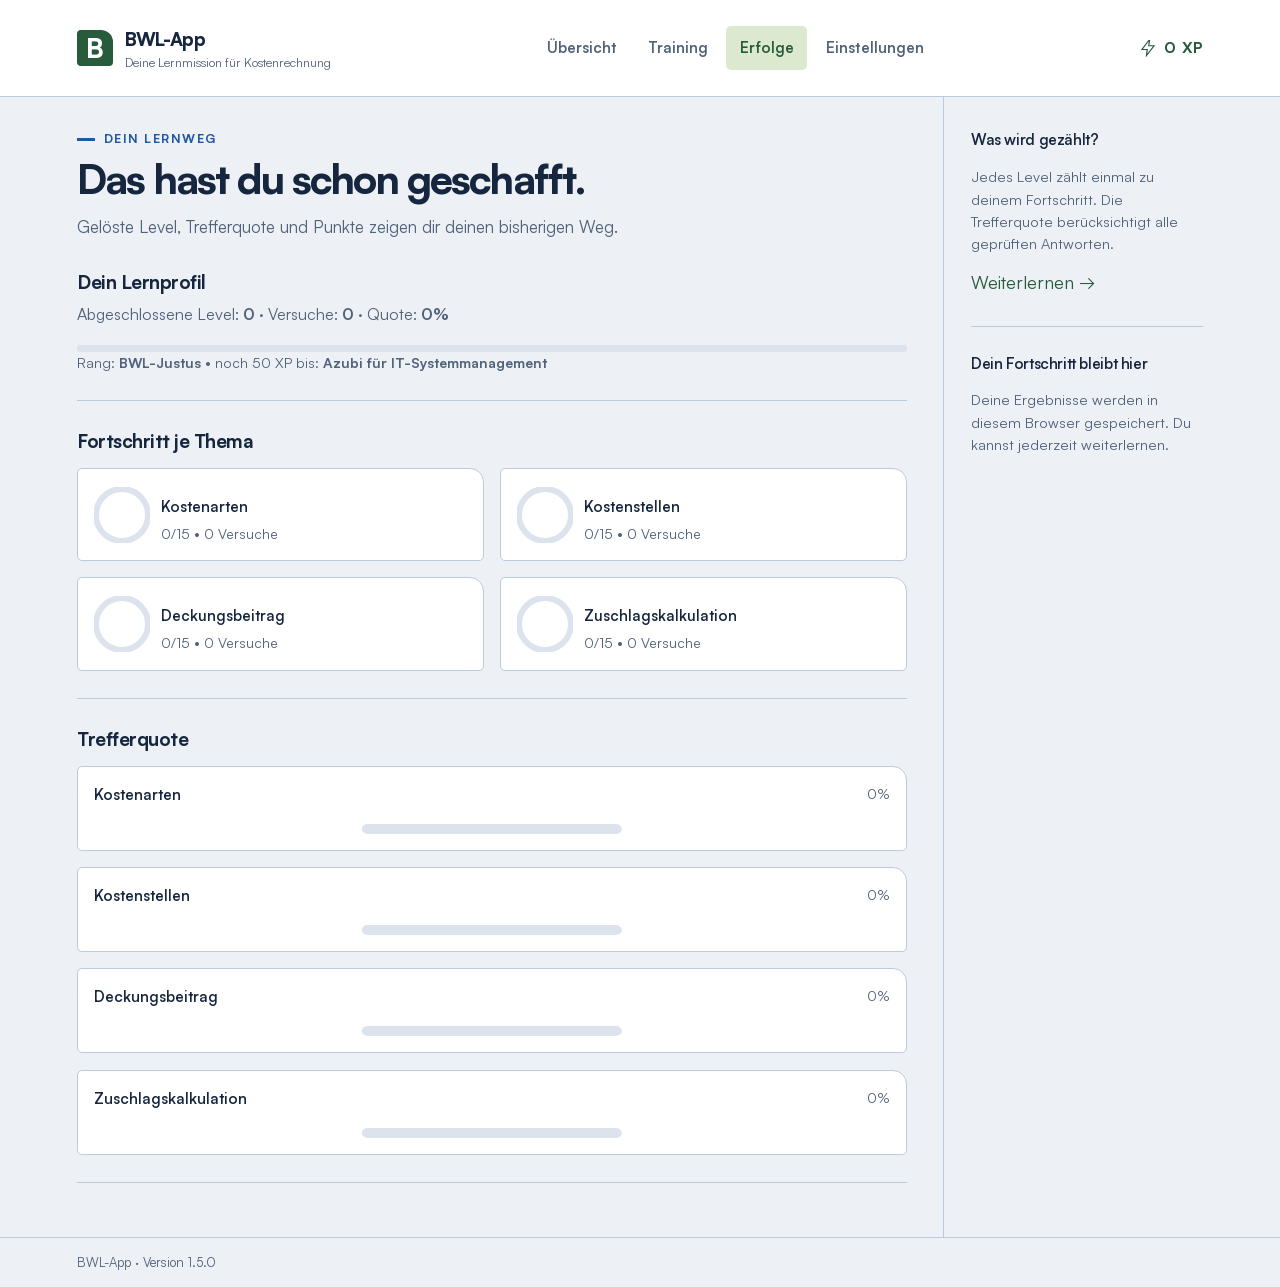
==== commit 30f6070f: "Prepare Lernmission 1.5.0 for approved GitHub Pages publication" ====
--- a/achievements.html
+++ b/achievements.html
@@ -2,6 +2,8 @@
 <html lang="de" data-design="lernatelier" data-game-style="mission">
 <head>
   <meta charset="utf-8">
+  <meta http-equiv="Content-Security-Policy" content="default-src 'self'; base-uri 'self'; object-src 'none'; script-src 'self'; script-src-attr 'none'; script-src-elem 'self'; style-src 'self'; style-src-attr 'none'; style-src-elem 'self'; img-src 'self' data:; font-src 'self'; connect-src 'self'; form-action 'self'; worker-src 'none'; manifest-src 'none'; upgrade-insecure-requests">
+  <meta name="referrer" content="strict-origin-when-cross-origin">
   <meta name="viewport" content="width=device-width, initial-scale=1">
   <meta name="color-scheme" content="light dark">
   <title>Erfolge · BWL-App</title>
